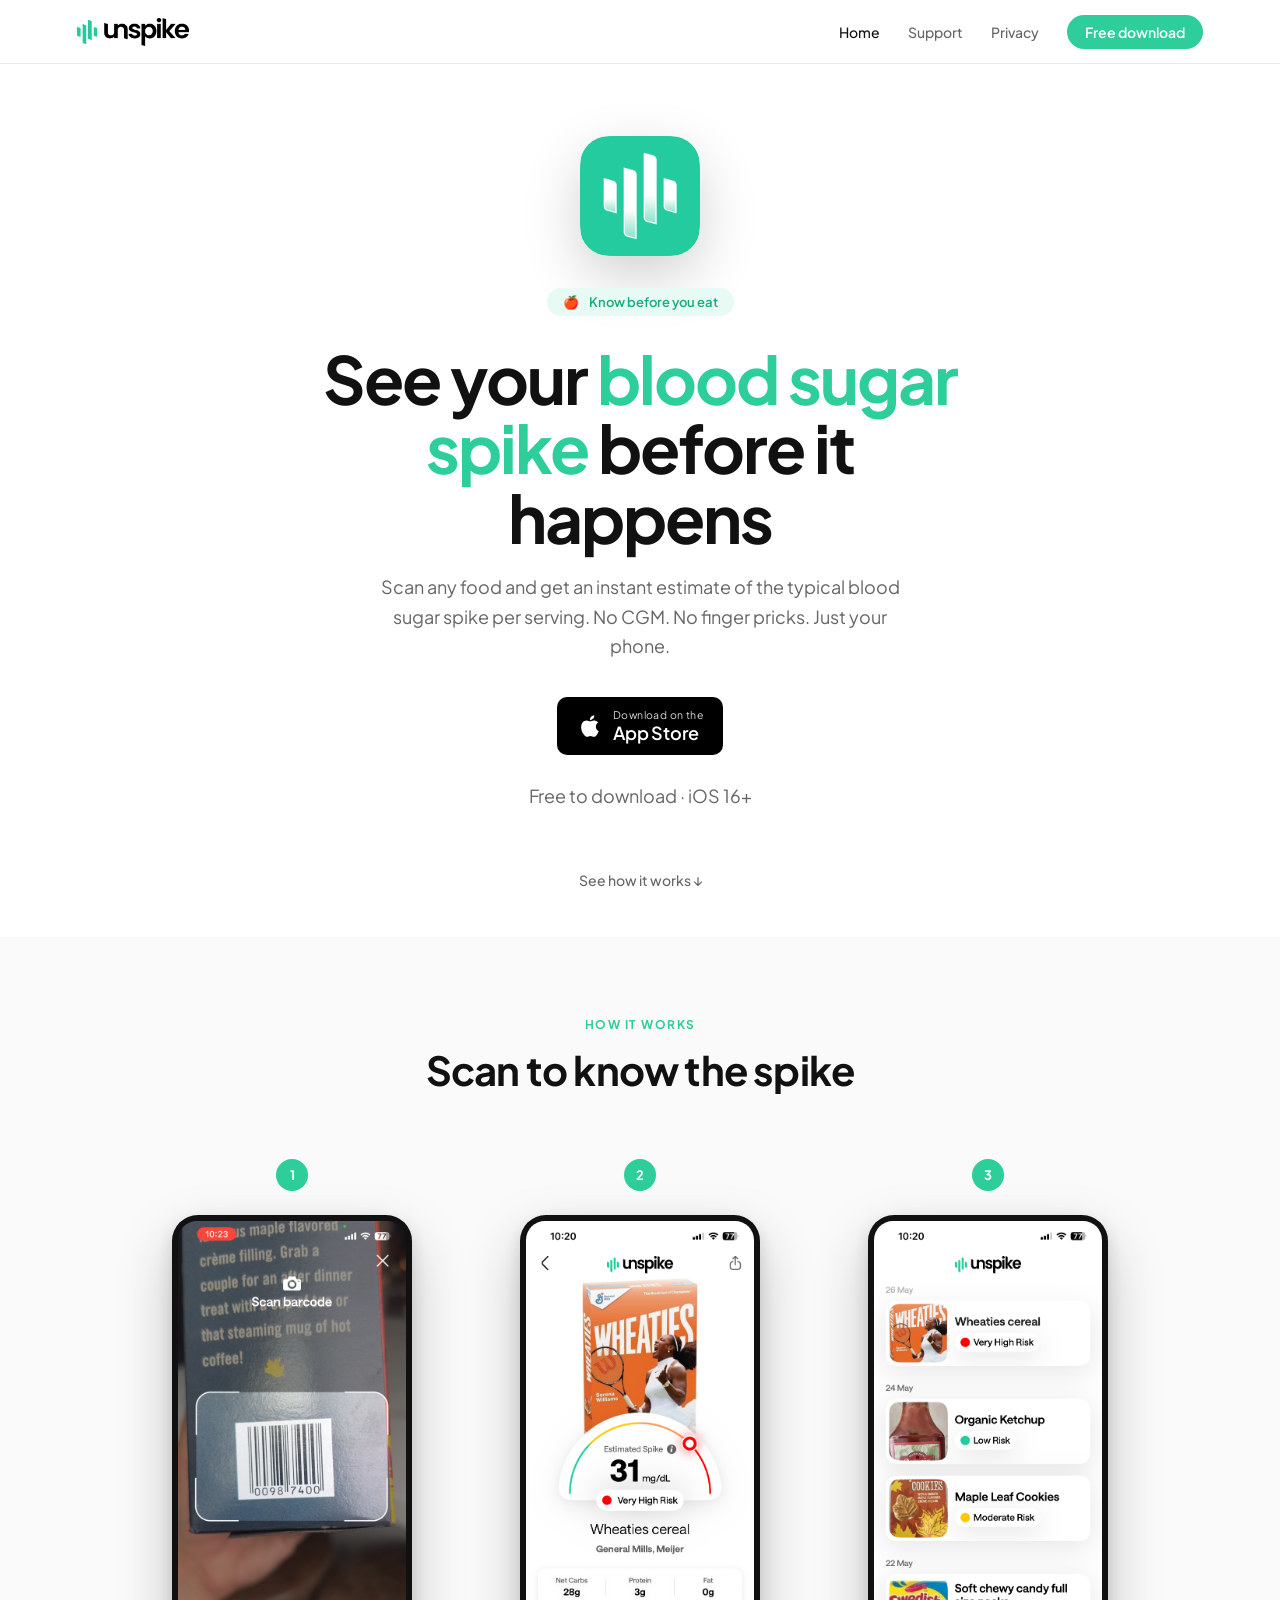
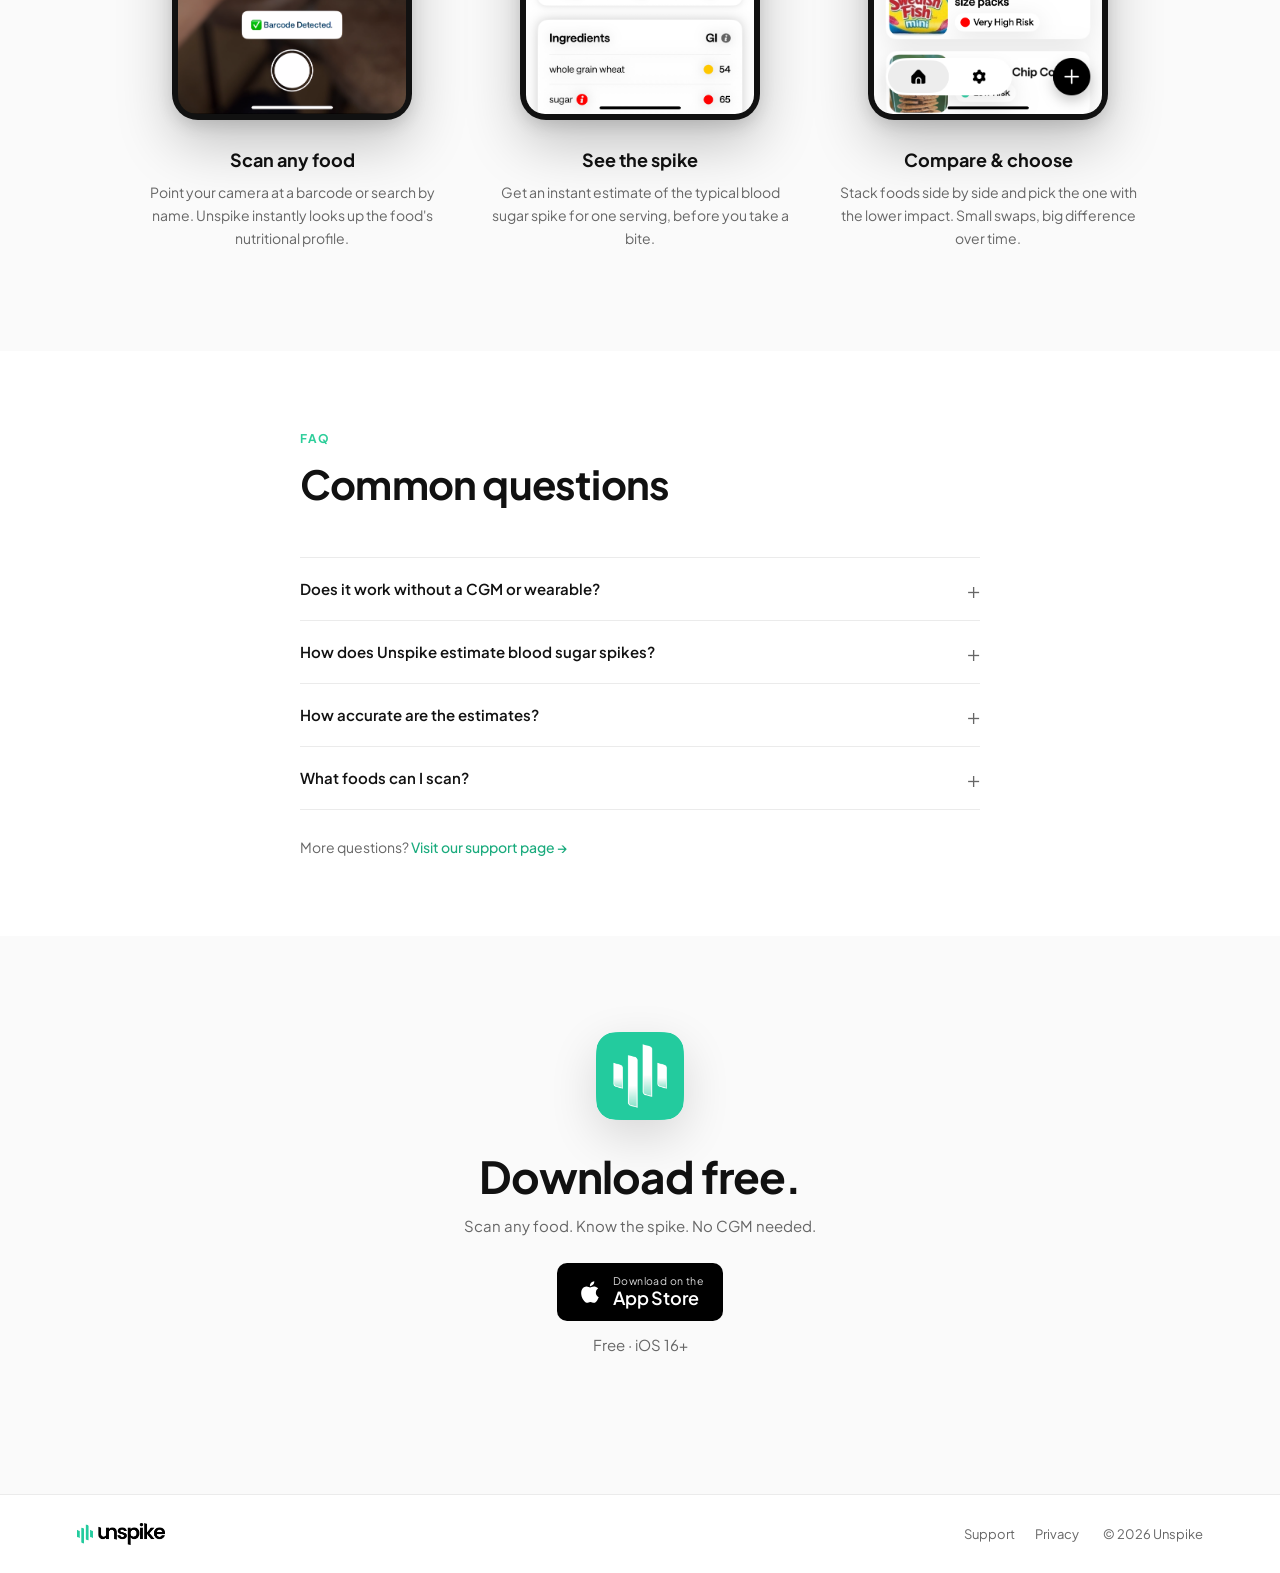
==== index.html @ a562a6b2 "Change nav button from "Download" to "Free download" on all pages Co-Authored-By: Claude Sonnet 4.6 " ====
<!DOCTYPE html>
<html lang="en">
<head>
  <meta charset="UTF-8" />
  <meta name="viewport" content="width=device-width, initial-scale=1.0" />
  <title>Unspike: See your blood sugar spike before it happens</title>
  <meta name="description" content="Scan any food and instantly see the estimated blood sugar spike per serving. Make smarter choices, feel better every day." />

  <!-- Favicon -->
  <link rel="icon" type="image/png" href="/branding/Icon.png" />
  <link rel="apple-touch-icon" href="/branding/Icon.png" />

  <!-- Canonical -->
  <link rel="canonical" href="https://unspike.co" />

  <!-- Open Graph -->
  <meta property="og:type" content="website" />
  <meta property="og:url" content="https://unspike.co" />
  <meta property="og:title" content="Unspike: See your blood sugar spike before it happens" />
  <meta property="og:description" content="Scan any food and instantly see the estimated blood sugar spike per serving. Make smarter choices, feel better every day." />
  <meta property="og:image" content="https://unspike.co/branding/Icon.png" />

  <!-- Twitter / X -->
  <meta name="twitter:card" content="summary" />
  <meta name="twitter:title" content="Unspike: See your blood sugar spike before it happens" />
  <meta name="twitter:description" content="Scan any food and instantly see the estimated blood sugar spike per serving. Make smarter choices, feel better every day." />
  <meta name="twitter:image" content="https://unspike.co/branding/Icon.png" />

  <!-- Font preconnect -->
  <link rel="preconnect" href="https://fonts.googleapis.com" />
  <link rel="preconnect" href="https://fonts.gstatic.com" crossorigin />
  <link rel="stylesheet" href="style.css" />
</head>
<body>

<nav>
  <a class="nav-logo" href="/">
    <img class="nav-logo-img" src="[data-uri]" alt="Unspike" />
  </a>
  <div class="nav-links">
    <a href="/" class="active">Home</a>
    <a href="/support">Support</a>
    <a href="/privacy">Privacy</a>
    <a href="#download" class="btn-nav">Free download</a>
  </div>
</nav>

<main>
  <div class="hero">
    <div class="hero-icon"><img src="branding/Icon.png" alt="Unspike app icon"></div>
    <div class="hero-badge"><span style="margin-right:10px">🍎</span>Know before you eat</div>
    <h1>See your <span>blood sugar spike</span> before it happens</h1>
    <p>Scan any food and get an instant estimate of the typical blood sugar spike per serving. No CGM. No finger pricks. Just your phone.</p>
    <div class="hero-btns">
      <a href="#" class="appstore-btn">
        <svg viewBox="0 0 24 24" class="appstore-apple-logo"><path d="M18.71 19.5c-.83 1.24-1.71 2.45-3.05 2.47-1.34.03-1.77-.79-3.29-.79-1.53 0-2 .77-3.27.82-1.31.05-2.3-1.32-3.14-2.53C4.25 17 2.94 12.45 4.7 9.39c.87-1.52 2.43-2.48 4.12-2.51 1.28-.02 2.5.87 3.29.87.78 0 2.26-1.07 3.8-.91.65.03 2.47.26 3.64 1.98-.09.06-2.17 1.28-2.15 3.81.03 3.02 2.65 4.03 2.68 4.04-.03.07-.42 1.44-1.38 2.83M13 3.5c.73-.83 1.94-1.46 2.94-1.5.13 1.17-.34 2.35-1.04 3.19-.69.85-1.83 1.51-2.95 1.42-.15-1.15.41-2.35 1.05-3.11z"/></svg>
        <div class="appstore-text">
          <span class="appstore-sub">Download on the</span>
          <span class="appstore-main">App Store</span>
        </div>
      </a>
      <p class="hero-store-note">Free to download · iOS 16+</p>
      <a href="#how-it-works" class="hero-learn-more">See how it works ↓</a>
    </div>

  </div>
</main>

<section id="how-it-works">
  <div class="hiw-inner">
    <p class="section-eyebrow">How it works</p>
    <h2 class="section-title">Scan to know the spike</h2>
    <div class="hiw-steps">

      <div class="hiw-step">
        <div class="hiw-number">1</div>
        <div class="hiw-phone">
          <img class="hiw-phone-screen" src="branding/screenshot1.PNG" alt="Scan a barcode">
        </div>
        <h3>Scan any food</h3>
        <p>Point your camera at a barcode or search by name. Unspike instantly looks up the food's nutritional profile.</p>
      </div>

      <div class="hiw-step">
        <div class="hiw-number">2</div>
        <div class="hiw-phone">
          <img class="hiw-phone-screen" src="branding/screenshot2.PNG" alt="See the spike">
        </div>
        <h3>See the spike</h3>
        <p>Get an instant estimate of the typical blood sugar spike for one serving, before you take a bite.</p>
      </div>

      <div class="hiw-step">
        <div class="hiw-number">3</div>
        <div class="hiw-phone">
          <img class="hiw-phone-screen" src="branding/screenshot3.PNG" alt="Compare foods">
        </div>
        <h3>Compare &amp; choose</h3>
        <p>Stack foods side by side and pick the one with the lower impact. Small swaps, big difference over time.</p>
      </div>

    </div>
  </div>
</section>

<section class="faq-home" id="faq">
  <div class="faq-home-inner">
    <p class="section-eyebrow">FAQ</p>
    <h2 class="section-title">Common questions</h2>
    <div class="faq-home-list">

      <details class="faq-home-item">
        <summary>Does it work without a CGM or wearable?</summary>
        <p class="faq-home-a">Yes. No continuous glucose monitor or any wearable is required. Unspike works entirely from nutritional food data and your phone&rsquo;s camera. Just scan a barcode and you get an instant spike estimate for one serving.</p>
      </details>

      <details class="faq-home-item">
        <summary>How does Unspike estimate blood sugar spikes?</summary>
        <p class="faq-home-a">Unspike analyses carbohydrates, fiber, glycemic index, and more to estimate the typical blood sugar spike for one serving of a food. Every estimate is based on an average user response. It’s a starting point for smarter choices, not a medical measurement.</p>
      </details>

      <details class="faq-home-item">
        <summary>How accurate are the estimates?</summary>
        <p class="faq-home-a">Estimates are directional, not precise. They’re based on an average user response to one standard serving. Your actual spike can vary significantly depending on your metabolism, the exact portion size, what else you ate, and other individual factors. Use Unspike as a guide to compare foods and make better choices, not as a clinical measurement.</p>
      </details>

      <details class="faq-home-item">
        <summary>What foods can I scan?</summary>
        <p class="faq-home-a">Any packaged food with a barcode. We support millions of products across grocery stores and our database is constantly growing.</p>
      </details>

    </div>
    <p class="faq-more">More questions? <a href="/support">Visit our support page →</a></p>
  </div>
</section>

<section class="bottom-cta">
  <div class="bottom-cta-inner">
    <img src="branding/Icon.png" alt="Unspike" class="cta-icon">
    <h2>Download free.</h2>
    <p>Scan any food. Know the spike. No CGM needed.</p>
    <a href="#" class="appstore-btn">
      <svg viewBox="0 0 24 24" class="appstore-apple-logo"><path d="M18.71 19.5c-.83 1.24-1.71 2.45-3.05 2.47-1.34.03-1.77-.79-3.29-.79-1.53 0-2 .77-3.27.82-1.31.05-2.3-1.32-3.14-2.53C4.25 17 2.94 12.45 4.7 9.39c.87-1.52 2.43-2.48 4.12-2.51 1.28-.02 2.5.87 3.29.87.78 0 2.26-1.07 3.8-.91.65.03 2.47.26 3.64 1.98-.09.06-2.17 1.28-2.15 3.81.03 3.02 2.65 4.03 2.68 4.04-.03.07-.42 1.44-1.38 2.83M13 3.5c.73-.83 1.94-1.46 2.94-1.5.13 1.17-.34 2.35-1.04 3.19-.69.85-1.83 1.51-2.95 1.42-.15-1.15.41-2.35 1.05-3.11z"/></svg>
      <div class="appstore-text">
        <span class="appstore-sub">Download on the</span>
        <span class="appstore-main">App Store</span>
      </div>
    </a>
    <p class="cta-note">Free &middot; iOS 16+</p>
  </div>
</section>

<footer>
  <div class="nav-logo">
    <img class="footer-logo-img" src="branding/Logo.png" alt="Unspike">
  </div>
  <div class="footer-right">
    <div class="footer-links">
      <a href="/support">Support</a>
      <a href="/privacy">Privacy</a>
    </div>
    <span>© 2026 Unspike</span>
  </div>
</footer>

</body>
</html>
---- style.css ----
@import url('https://fonts.googleapis.com/css2?family=Plus+Jakarta+Sans:wght@400;500;600;700&display=swap');

*, *::before, *::after { box-sizing: border-box; margin: 0; padding: 0; }

:root {
  --green: #2DCE9A;
  --green-dark: #1aab7d;
  --green-light: #e8faf4;
  --text: #111;
  --muted: #666;
  --border: #ebebeb;
  --bg: #fff;
  --bg2: #fafafa;
}

html { scroll-behavior: smooth; overflow-x: hidden; }

body {
  font-family: 'Plus Jakarta Sans', sans-serif;
  color: var(--text);
  background: var(--bg);
  -webkit-font-smoothing: antialiased;
  overflow-x: hidden;
}

nav {
  display: flex; align-items: center; justify-content: space-between;
  padding: 0 6%; height: 64px;
  border-bottom: 1px solid var(--border);
  position: sticky; top: 0; background: rgba(255,255,255,0.95);
  backdrop-filter: blur(8px); z-index: 100;
}
.nav-logo { display: flex; align-items: center; text-decoration: none; color: var(--text); flex-shrink: 0; }
.nav-links { display: flex; gap: 28px; align-items: center; }
.nav-links a { font-size: 14px; color: var(--muted); text-decoration: none; transition: color 0.15s; font-weight: 500; }
.nav-links a:hover { color: var(--text); }
.nav-links a.active { color: var(--text); }
.btn-nav { background: var(--green) !important; color: #fff !important; padding: 8px 18px; border-radius: 20px; font-weight: 600 !important; font-size: 14px !important; }
.btn-nav:hover { background: var(--green-dark) !important; }

@media (max-width: 540px) {
  .nav-links a:not(.btn-nav) { display: none; }
  .btn-nav { padding: 8px 14px; font-size: 13px !important; }
}

footer {
  padding: 28px 6%; display: flex; justify-content: space-between;
  align-items: center; border-top: 1px solid var(--border);
  font-size: 13px; color: var(--muted); flex-wrap: wrap; gap: 16px;
}
footer a { color: var(--muted); text-decoration: none; }
footer a:hover { color: var(--text); }
.footer-right { display: flex; align-items: center; gap: 24px; }
.footer-links { display: flex; gap: 20px; }

.btn-primary { display: inline-block; background: var(--green); color: #fff; padding: 14px 28px; border-radius: 30px; font-weight: 700; font-size: 15px; text-decoration: none; border: none; cursor: pointer; transition: background 0.15s; font-family: inherit; }
.btn-primary:hover { background: var(--green-dark); }
.btn-secondary { display: inline-block; background: #fff; color: var(--text); padding: 14px 28px; border-radius: 30px; font-weight: 500; font-size: 15px; border: 1px solid #ddd; cursor: pointer; transition: border-color 0.15s; font-family: inherit; text-decoration: none; }
.btn-secondary:hover { border-color: #aaa; }

/* App Store badge */
.appstore-btn { display: inline-flex; align-items: center; gap: 10px; background: #000; color: #fff; padding: 12px 20px; border-radius: 10px; text-decoration: none; transition: background 0.15s; width: auto; max-width: 220px; align-self: center; }
.appstore-btn:hover { background: #1a1a1a; }
.appstore-apple-logo { width: 26px; height: 26px; fill: #fff; flex-shrink: 0; }
.appstore-text { display: flex; flex-direction: column; line-height: 1.2; text-align: left; }
.appstore-sub { font-size: 10.5px; font-weight: 400; opacity: 0.85; letter-spacing: 0.4px; }
.appstore-main { font-size: 18px; font-weight: 600; letter-spacing: -0.2px; }
.hero-store-note { font-size: 12.5px; color: var(--muted); margin-top: 10px; }
.hero-learn-more { font-size: 14px; color: var(--muted); text-decoration: none; font-weight: 500; display: inline-flex; align-items: center; gap: 5px; transition: color 0.15s; margin-top: 8px; }
.hero-learn-more:hover { color: var(--text); }

/* Hero */
.hero { text-align: center; padding: 72px 6% 48px; max-width: 800px; margin: 0 auto; }
.hero-badge { display: inline-block; background: var(--green-light); color: var(--green-dark); font-size: 13px; font-weight: 600; padding: 6px 16px; border-radius: 20px; margin-bottom: 28px; }
.hero h1 { font-size: clamp(40px, 7vw, 66px); font-weight: 700; letter-spacing: -2px; line-height: 1.05; margin-bottom: 20px; }
.hero h1 span { color: var(--green); }
.hero p { font-size: 18px; color: var(--muted); line-height: 1.65; margin-bottom: 36px; max-width: 520px; margin-left: auto; margin-right: auto; }
.hero-btns { display: flex; flex-direction: column; align-items: center; gap: 16px; margin-bottom: 0; }
.hero-screenshot { display: flex; justify-content: center; }
.hero-screenshot img { width: 280px; max-width: 80vw; filter: drop-shadow(0 40px 80px rgba(0,0,0,0.18)); }
.hero-icon { display: flex; justify-content: center; margin-bottom: 32px; }
.hero-icon img { width: 120px; height: 120px; border-radius: 24%; box-shadow: 0 20px 56px rgba(0,0,0,0.18); }

/* Features */
.features { padding: 100px 6%; max-width: 1080px; margin: 0 auto; }
.section-eyebrow { font-size: 12px; font-weight: 700; color: var(--green); text-transform: uppercase; letter-spacing: 1.5px; margin-bottom: 12px; }
.section-title { font-size: clamp(28px, 4vw, 40px); font-weight: 700; letter-spacing: -0.8px; margin-bottom: 48px; }
.features-grid { display: grid; grid-template-columns: repeat(auto-fit, minmax(220px, 1fr)); gap: 20px; }
.feature-card { background: var(--bg2); border-radius: 18px; padding: 28px 24px; }
.feature-icon { width: 44px; height: 44px; background: var(--green-light); border-radius: 12px; display: flex; align-items: center; justify-content: center; margin-bottom: 16px; }
.feature-icon svg { width: 22px; height: 22px; stroke: var(--green-dark); fill: none; stroke-width: 2; stroke-linecap: round; stroke-linejoin: round; }
.feature-card h3 { font-size: 15px; font-weight: 700; margin-bottom: 8px; }
.feature-card p { font-size: 14px; color: var(--muted); line-height: 1.6; }

/* Why it matters */
.why-matters { padding: 80px 6%; background: var(--bg2); }
.why-inner { max-width: 800px; margin: 0 auto; text-align: center; }
.why-headline { font-size: clamp(26px, 3.5vw, 40px); font-weight: 700; letter-spacing: -1px; line-height: 1.15; margin-bottom: 16px; }
.why-sub { font-size: 15px; color: var(--muted); line-height: 1.7; max-width: 520px; margin: 0 auto 40px; }
.why-grid { display: grid; grid-template-columns: 1fr 1fr; gap: 12px; margin-bottom: 24px; text-align: left; }
.why-card { display: flex; align-items: center; gap: 16px; padding: 24px 22px; background: #fff; border-radius: 14px; box-shadow: 0 1px 4px rgba(0,0,0,0.06); min-height: 90px; }
.why-card h3 { font-size: 15px; font-weight: 700; margin-bottom: 2px; }
.why-card p { font-size: 13px; color: var(--muted); }
.why-arrow-icon { font-size: 20px; font-weight: 800; flex-shrink: 0; width: 24px; text-align: center; }
.why-arrow-icon.up { color: var(--green-dark); }
.why-arrow-icon.down { color: #d63031; }
.why-disclaimer { font-size: 11.5px; color: #bbb; line-height: 1.6; }
@media (max-width: 600px) { .why-grid { grid-template-columns: 1fr; } }

/* FAQ Home */
.faq-home { padding: 80px 6% 80px; }
.faq-home-inner { max-width: 680px; margin: 0 auto; }
.faq-home-list { margin-top: 40px; }
.faq-home-item { border-top: 1px solid var(--border); }
.faq-home-item:last-of-type { border-bottom: 1px solid var(--border); }
.faq-home-item summary { list-style: none; display: flex; justify-content: space-between; align-items: center; padding: 20px 0; font-size: 15px; font-weight: 600; cursor: pointer; gap: 20px; user-select: none; }
.faq-home-item summary::-webkit-details-marker { display: none; }
.faq-home-item summary::after { content: '+'; font-size: 22px; font-weight: 300; color: var(--muted); flex-shrink: 0; line-height: 1; transition: transform 0.2s; display: inline-block; }
.faq-home-item[open] summary::after { transform: rotate(45deg); }
.faq-home-a { font-size: 14px; color: var(--muted); line-height: 1.75; padding-bottom: 20px; }
.faq-home-a a { color: var(--green-dark); text-decoration: none; }
.faq-home-a a:hover { text-decoration: underline; }
.faq-more { font-size: 14px; color: var(--muted); margin-top: 28px; }
.faq-more a { color: var(--green-dark); text-decoration: none; font-weight: 500; }
.faq-more a:hover { text-decoration: underline; }

/* Bottom CTA */
.bottom-cta { text-align: center; padding: 96px 6% 112px; background: var(--bg2); }
.bottom-cta-inner { max-width: 480px; margin: 0 auto; display: flex; flex-direction: column; align-items: center; gap: 0; }
.cta-icon { width: 88px; height: 88px; border-radius: 22%; box-shadow: 0 16px 48px rgba(0,0,0,0.14); margin-bottom: 28px; }
.bottom-cta h2 { font-size: clamp(28px, 4vw, 44px); font-weight: 700; letter-spacing: -1px; margin-bottom: 12px; }
.bottom-cta > .bottom-cta-inner > p { font-size: 15px; color: var(--muted); margin-bottom: 28px; }
.bottom-cta .appstore-btn { margin: 0 auto; }
.cta-note { font-size: 12.5px; color: var(--muted); margin-top: 14px; }

/* Logo sizing */
.nav-logo-img { height: 28px; width: auto; }
.footer-logo-img { height: 22px; width: auto; }

/* How it works */
#how-it-works { padding: 80px 6% 100px; background: var(--bg2); }
.hiw-inner { max-width: 1060px; margin: 0 auto; text-align: center; }
.hiw-steps { display: flex; align-items: flex-start; justify-content: center; gap: 48px; margin-top: 64px; }
.hiw-step { flex: 1; max-width: 300px; display: flex; flex-direction: column; align-items: center; text-align: center; }
.hiw-number { width: 32px; height: 32px; border-radius: 50%; background: var(--green); color: #fff; font-size: 13px; font-weight: 700; display: flex; align-items: center; justify-content: center; margin-bottom: 24px; }
.hiw-step h3 { font-size: 18px; font-weight: 700; margin-bottom: 10px; margin-top: 28px; }
.hiw-step p { font-size: 14px; color: var(--muted); line-height: 1.65; }

/* iPhone frame */
.hiw-phone {
  position: relative;
  width: 240px;
  background: #111;
  border-radius: 26px;
  padding: 6px;
  box-shadow: 0 24px 56px rgba(0,0,0,0.22), 0 6px 16px rgba(0,0,0,0.12);
}
.hiw-phone-screen {
  width: 100%;
  display: block;
  border-radius: 19px;
  overflow: hidden;
}

@media (max-width: 780px) {
  .hiw-steps { flex-direction: column; align-items: center; gap: 48px; }
  .hiw-step { max-width: 100%; }
}
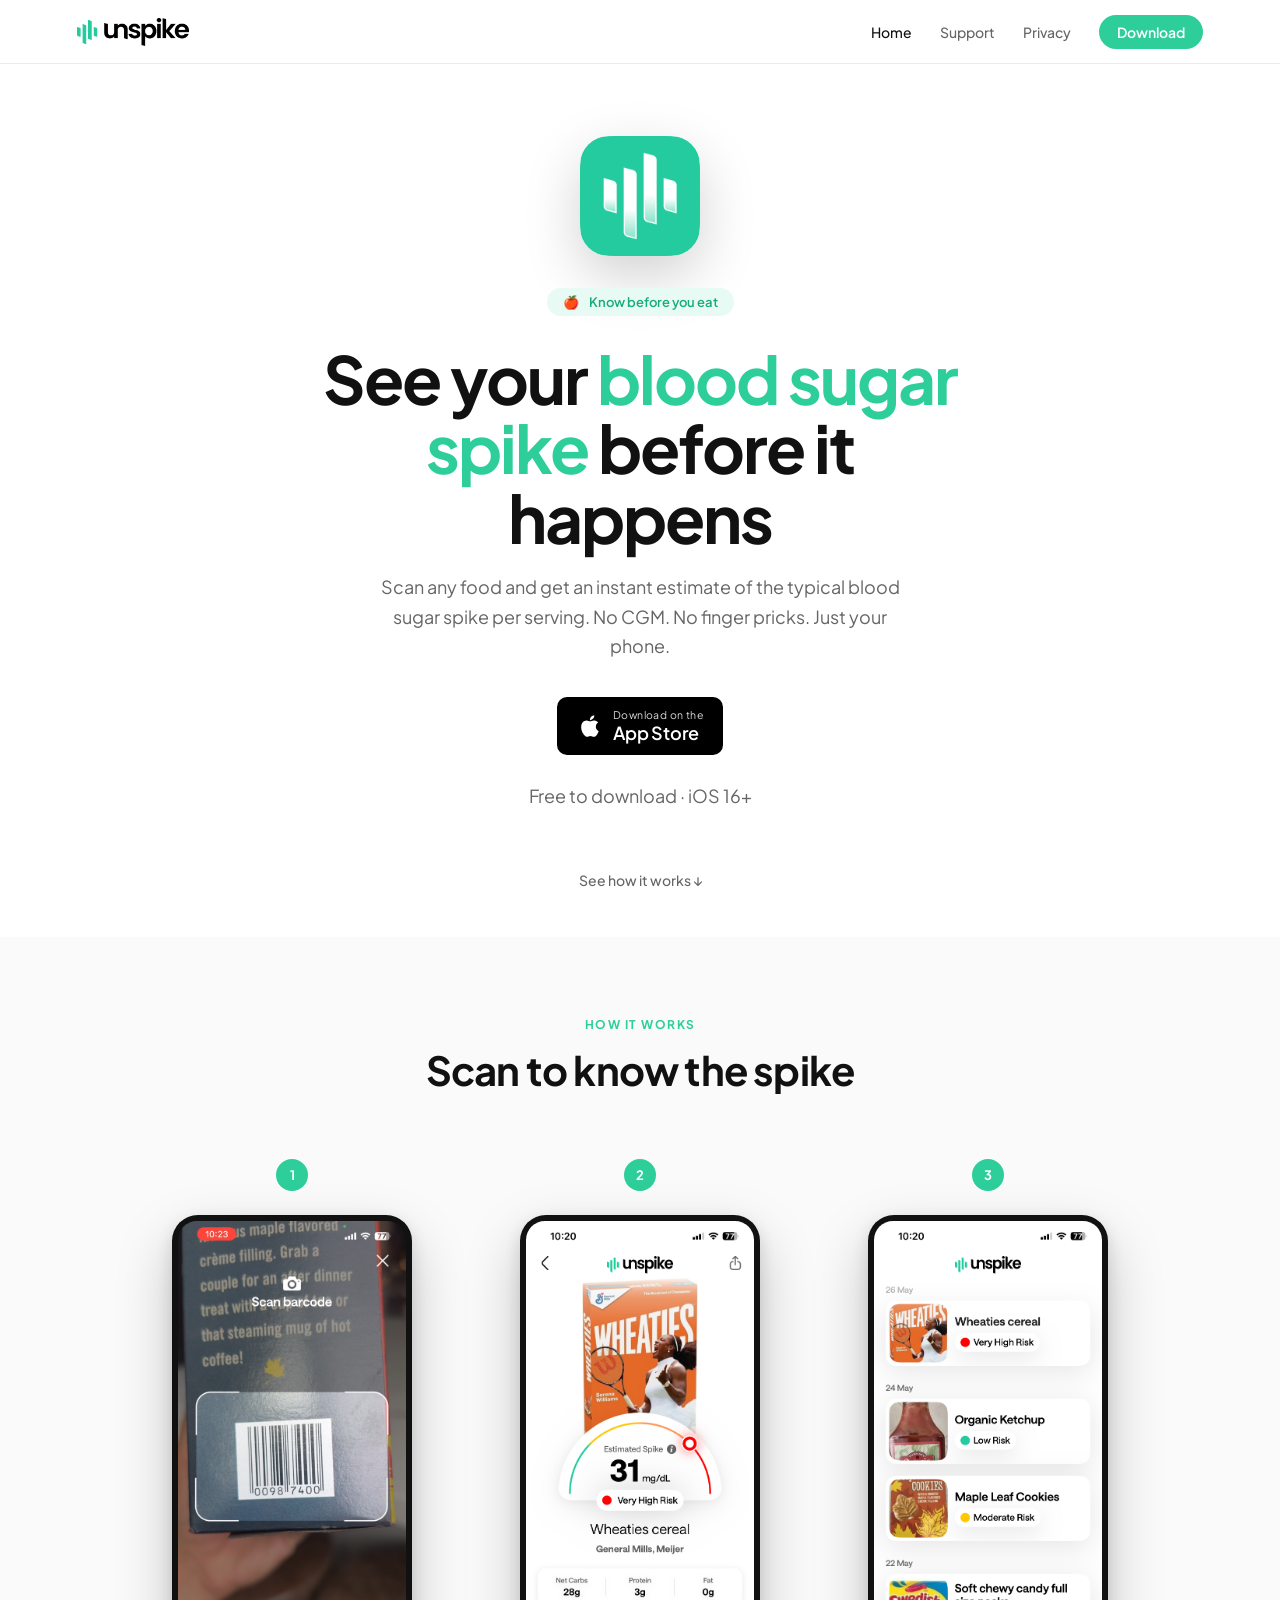
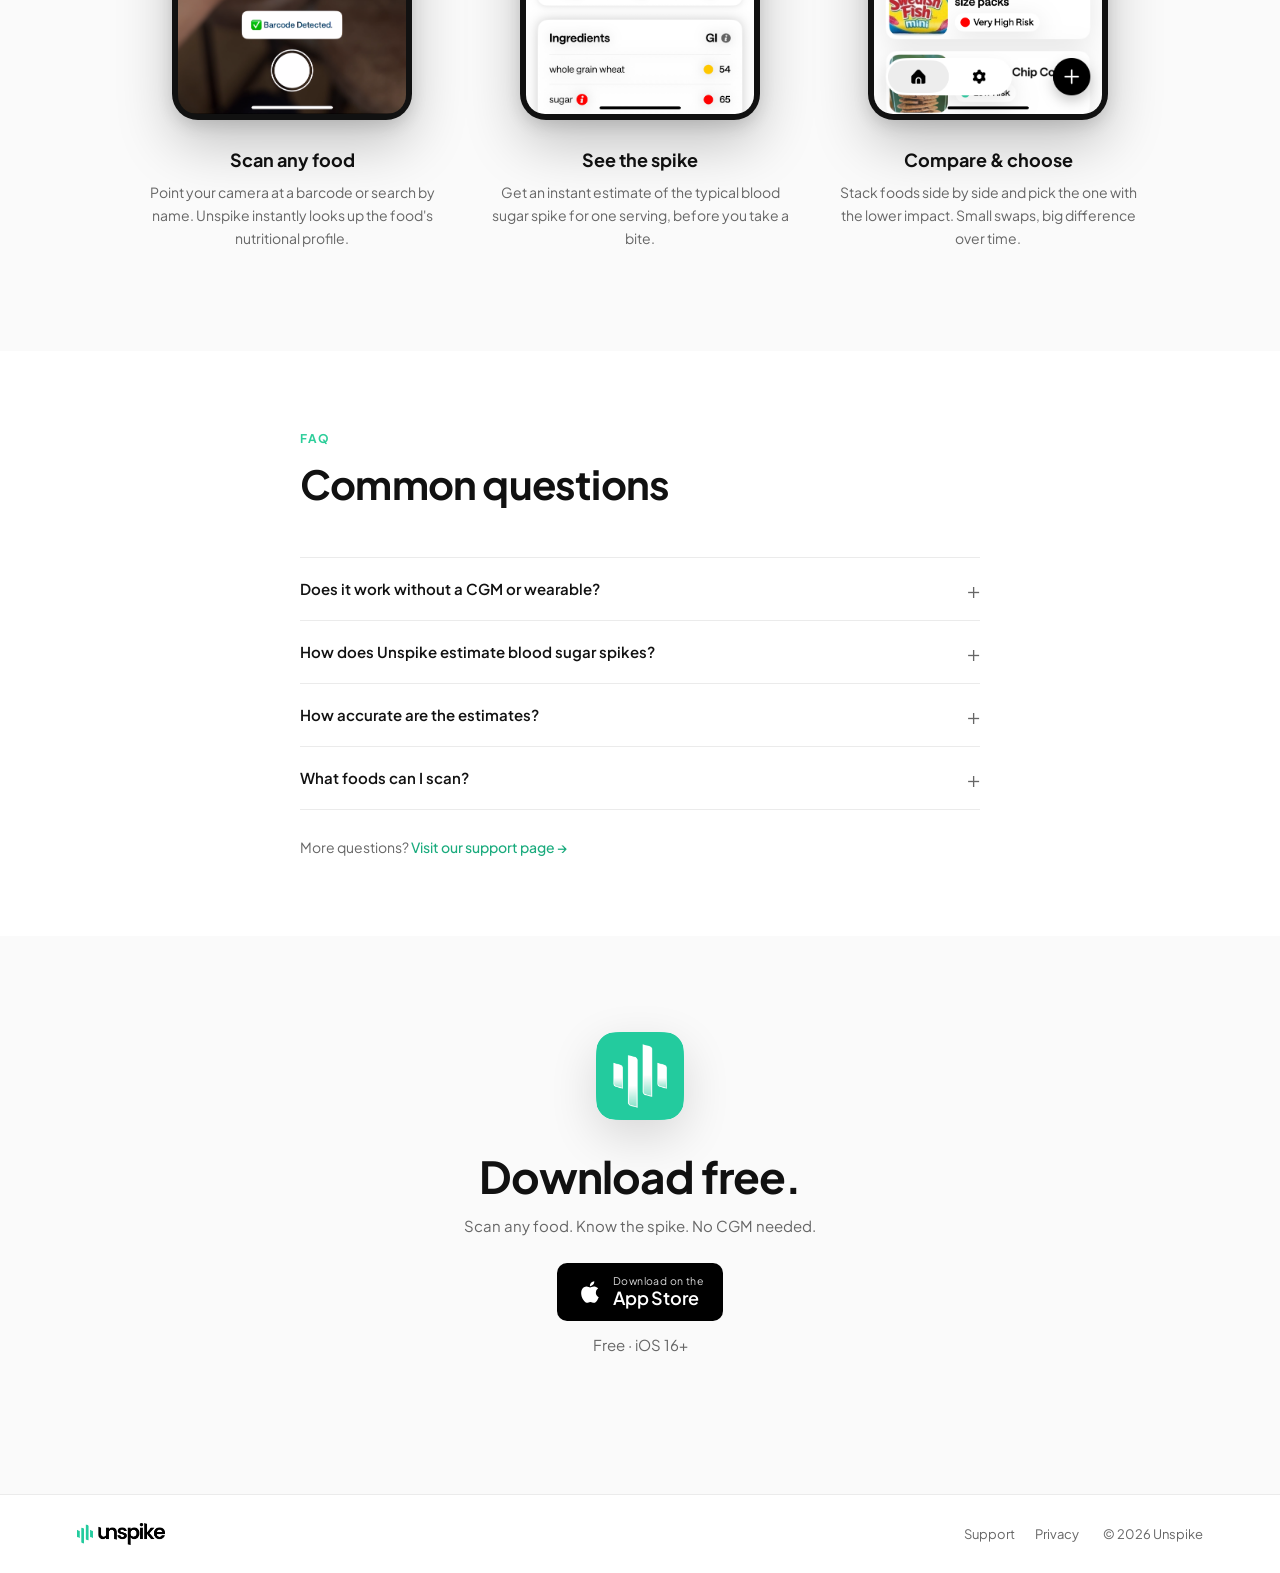
==== commit c65ed82d: "Revert nav button back to "Download" on all pages Co-Authored-By: Claude Sonnet 4.6 <noreply@anthrop" ====
--- a/index.html
+++ b/index.html
@@ -41,7 +41,7 @@
     <a href="/" class="active">Home</a>
     <a href="/support">Support</a>
     <a href="/privacy">Privacy</a>
-    <a href="#download" class="btn-nav">Free download</a>
+    <a href="#download" class="btn-nav">Download</a>
   </div>
 </nav>
 
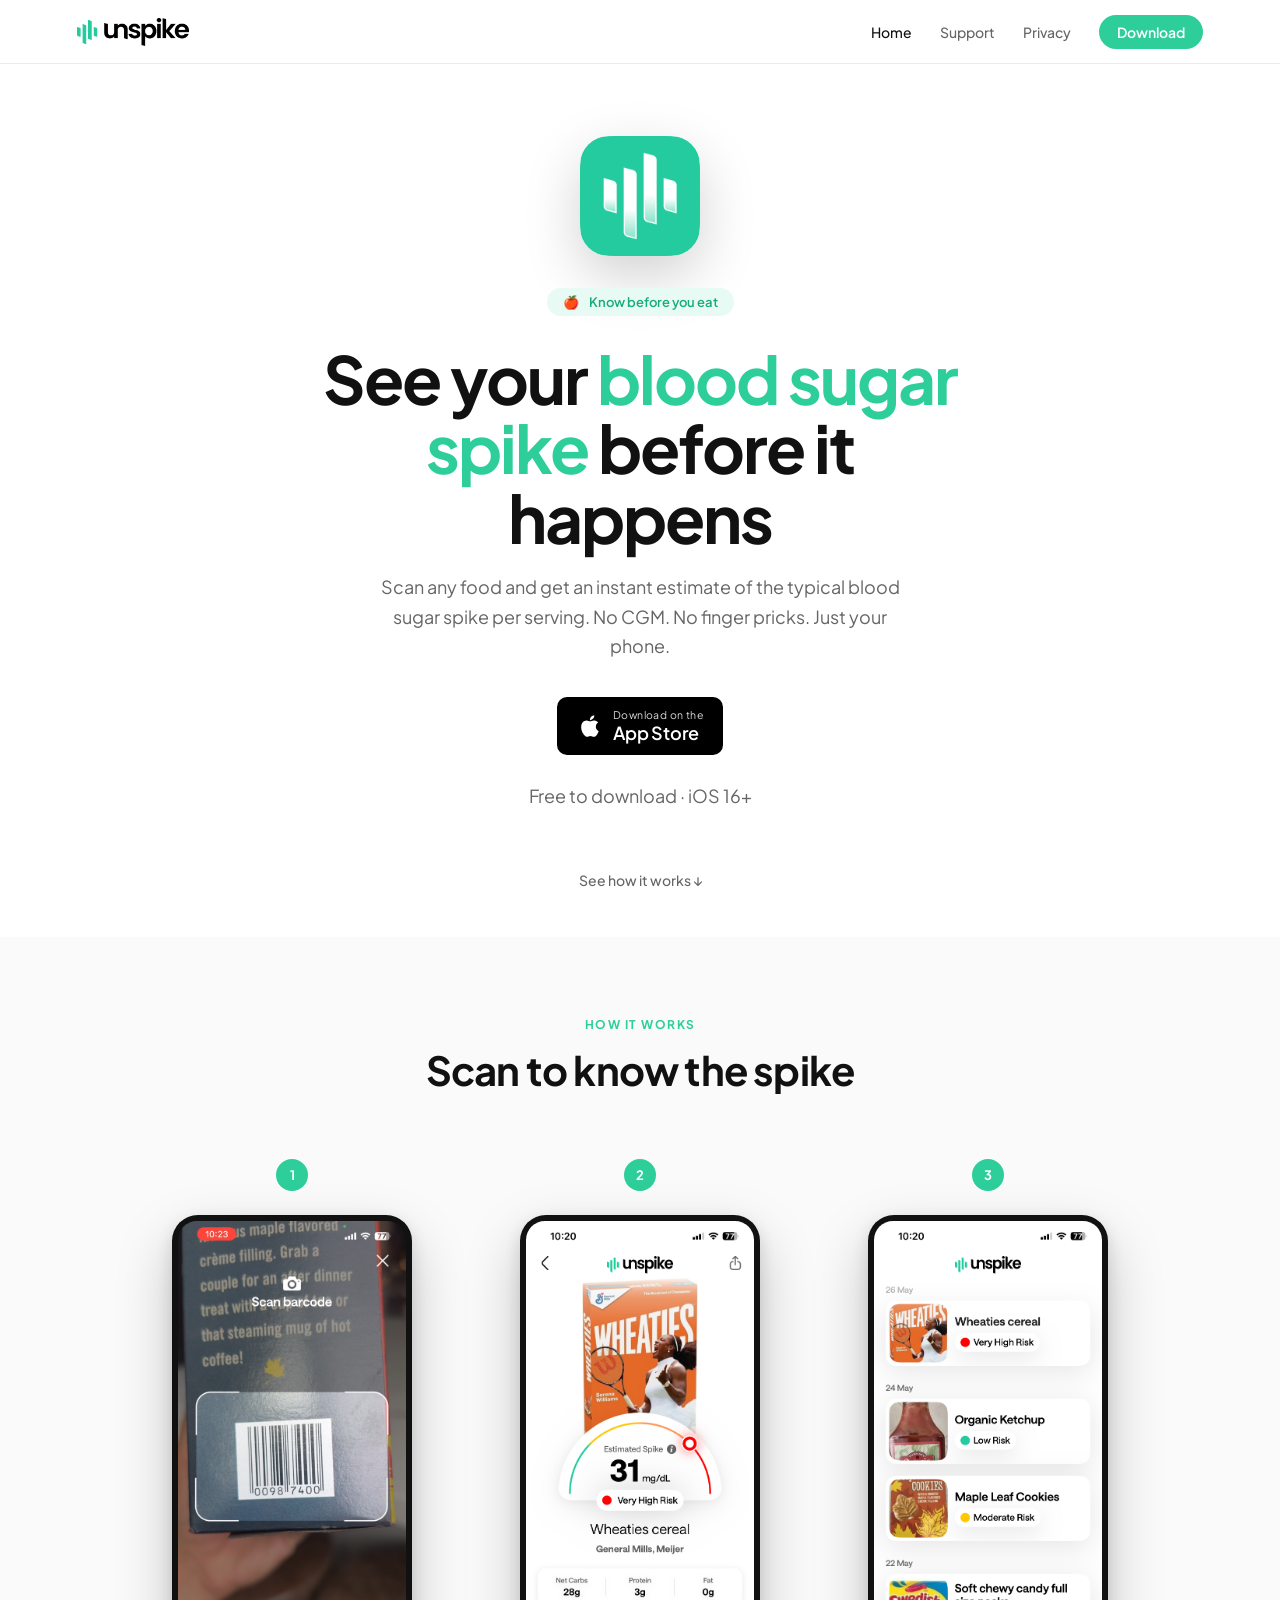
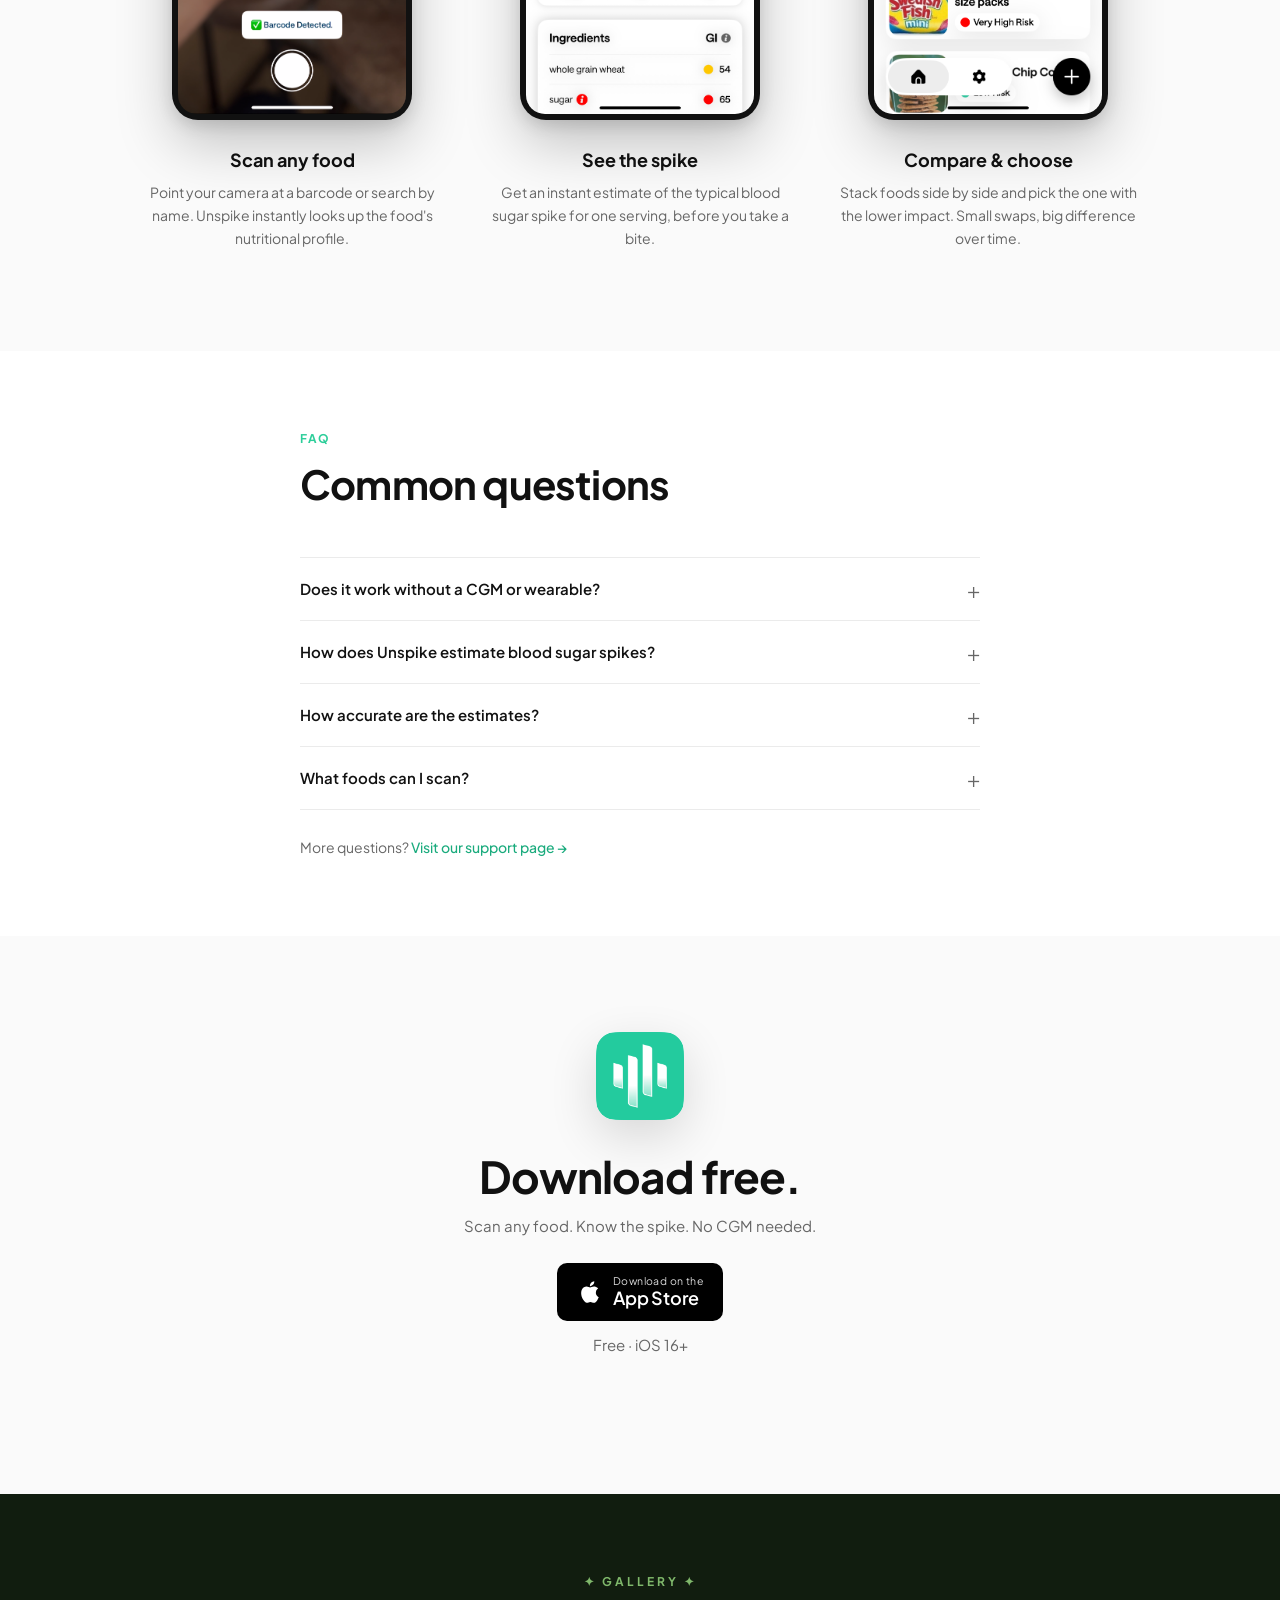
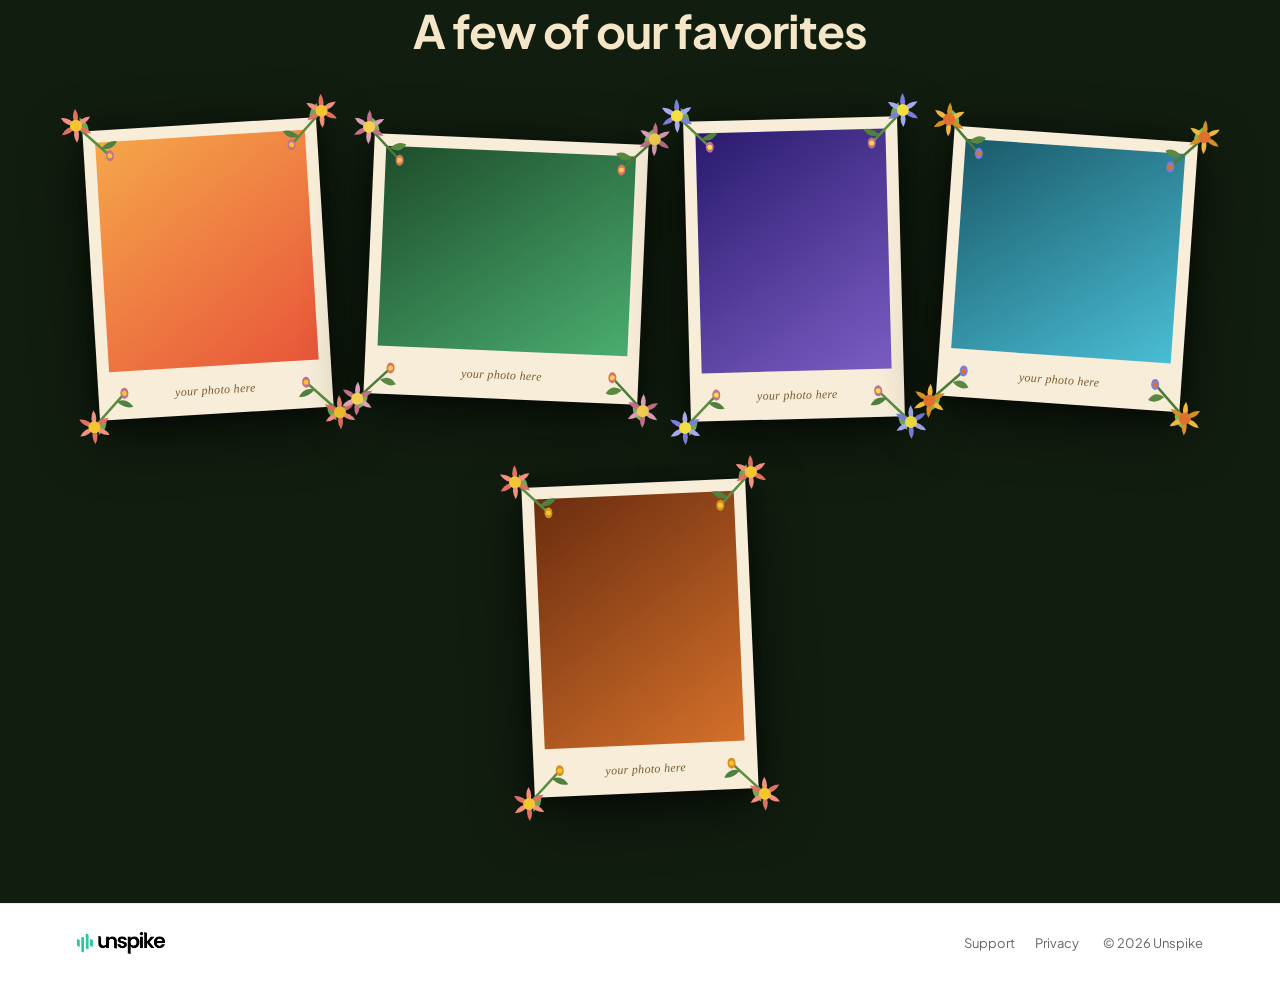
==== commit 5abb610f: "Add funky Portland-style gallery section with floral frames Co-Authored-By: Claude Sonnet 4.6 <norep" ====
--- a/index.html
+++ b/index.html
@@ -41,7 +41,7 @@
     <a href="/" class="active">Home</a>
     <a href="/support">Support</a>
     <a href="/privacy">Privacy</a>
-    <a href="#download" class="btn-nav">Download</a>
+    <a href="https://apps.apple.com/us/app/unspike-glucose-food-scanner/id6753748922" class="btn-nav" target="_blank" rel="noopener">Download</a>
   </div>
 </nav>
 
@@ -52,7 +52,7 @@
     <h1>See your <span>blood sugar spike</span> before it happens</h1>
     <p>Scan any food and get an instant estimate of the typical blood sugar spike per serving. No CGM. No finger pricks. Just your phone.</p>
     <div class="hero-btns">
-      <a href="#" class="appstore-btn">
+      <a href="https://apps.apple.com/us/app/unspike-glucose-food-scanner/id6753748922" class="appstore-btn" target="_blank" rel="noopener">
         <svg viewBox="0 0 24 24" class="appstore-apple-logo"><path d="M18.71 19.5c-.83 1.24-1.71 2.45-3.05 2.47-1.34.03-1.77-.79-3.29-.79-1.53 0-2 .77-3.27.82-1.31.05-2.3-1.32-3.14-2.53C4.25 17 2.94 12.45 4.7 9.39c.87-1.52 2.43-2.48 4.12-2.51 1.28-.02 2.5.87 3.29.87.78 0 2.26-1.07 3.8-.91.65.03 2.47.26 3.64 1.98-.09.06-2.17 1.28-2.15 3.81.03 3.02 2.65 4.03 2.68 4.04-.03.07-.42 1.44-1.38 2.83M13 3.5c.73-.83 1.94-1.46 2.94-1.5.13 1.17-.34 2.35-1.04 3.19-.69.85-1.83 1.51-2.95 1.42-.15-1.15.41-2.35 1.05-3.11z"/></svg>
         <div class="appstore-text">
           <span class="appstore-sub">Download on the</span>
@@ -139,7 +139,7 @@
     <img src="branding/Icon.png" alt="Unspike" class="cta-icon">
     <h2>Download free.</h2>
     <p>Scan any food. Know the spike. No CGM needed.</p>
-    <a href="#" class="appstore-btn">
+    <a href="https://apps.apple.com/us/app/unspike-glucose-food-scanner/id6753748922" class="appstore-btn" target="_blank" rel="noopener">
       <svg viewBox="0 0 24 24" class="appstore-apple-logo"><path d="M18.71 19.5c-.83 1.24-1.71 2.45-3.05 2.47-1.34.03-1.77-.79-3.29-.79-1.53 0-2 .77-3.27.82-1.31.05-2.3-1.32-3.14-2.53C4.25 17 2.94 12.45 4.7 9.39c.87-1.52 2.43-2.48 4.12-2.51 1.28-.02 2.5.87 3.29.87.78 0 2.26-1.07 3.8-.91.65.03 2.47.26 3.64 1.98-.09.06-2.17 1.28-2.15 3.81.03 3.02 2.65 4.03 2.68 4.04-.03.07-.42 1.44-1.38 2.83M13 3.5c.73-.83 1.94-1.46 2.94-1.5.13 1.17-.34 2.35-1.04 3.19-.69.85-1.83 1.51-2.95 1.42-.15-1.15.41-2.35 1.05-3.11z"/></svg>
       <div class="appstore-text">
         <span class="appstore-sub">Download on the</span>
@@ -150,6 +150,425 @@
   </div>
 </section>
 
+<!-- ✦ GALLERY — funky Portland style ✦ -->
+<section class="gfunky">
+<style>
+  .gfunky {
+    background: #111d0f;
+    padding: 80px 5% 110px;
+    overflow-x: hidden;
+  }
+  .gfunky-header {
+    text-align: center;
+    margin-bottom: 64px;
+  }
+  .gfunky-eyebrow {
+    display: block;
+    font-size: 12px;
+    font-weight: 700;
+    letter-spacing: 3px;
+    text-transform: uppercase;
+    color: #7fb86b;
+    margin-bottom: 16px;
+  }
+  .gfunky-title {
+    font-size: clamp(28px, 4vw, 46px);
+    font-weight: 700;
+    color: #f5e6c8;
+    letter-spacing: -1px;
+    line-height: 1.1;
+  }
+  .gfunky-grid {
+    display: flex;
+    flex-wrap: wrap;
+    justify-content: center;
+    align-items: center;
+    gap: 64px 44px;
+    max-width: 1100px;
+    margin: 0 auto;
+  }
+  .gfunky-item {
+    transform: rotate(var(--rot, 0deg));
+    transition: transform 0.35s ease;
+    position: relative;
+    z-index: 1;
+  }
+  .gfunky-item:hover {
+    transform: rotate(0deg) scale(1.06) !important;
+    z-index: 20;
+  }
+  .gfunky-frame {
+    background: #f7edd8;
+    padding: 12px 12px 48px;
+    position: relative;
+    box-shadow: 0 16px 56px rgba(0,0,0,0.6), 0 4px 16px rgba(0,0,0,0.35);
+  }
+  .gfunky-img {
+    display: block;
+  }
+  .gfunky-cap {
+    position: absolute;
+    bottom: 0;
+    left: 0;
+    right: 0;
+    height: 48px;
+    display: flex;
+    align-items: center;
+    justify-content: center;
+    font-size: 12px;
+    font-style: italic;
+    color: #7a5c30;
+    letter-spacing: 0.3px;
+    font-family: Georgia, 'Times New Roman', serif;
+  }
+  .gfc {
+    position: absolute;
+    width: 72px;
+    height: 72px;
+    pointer-events: none;
+    overflow: visible;
+  }
+  .gfc-tl { top: -24px; left: -24px; }
+  .gfc-tr { top: -24px; right: -24px; transform: scaleX(-1); }
+  .gfc-bl { bottom: -24px; left: -24px; transform: scaleY(-1); }
+  .gfc-br { bottom: -24px; right: -24px; transform: scale(-1,-1); }
+  @media (max-width: 640px) {
+    .gfunky-grid { gap: 56px 24px; }
+    .gfunky-item { transform: none !important; }
+    .gfunky-item:hover { transform: scale(1.04) !important; }
+  }
+</style>
+
+  <div class="gfunky-header">
+    <span class="gfunky-eyebrow">✦ gallery ✦</span>
+    <h2 class="gfunky-title">A few of our favorites</h2>
+  </div>
+
+  <div class="gfunky-grid">
+
+    <!-- Photo 1 -->
+    <div class="gfunky-item" style="--rot:-3.5deg">
+      <div class="gfunky-frame">
+        <svg class="gfc gfc-tl" viewBox="0 0 72 72" overflow="visible" fill="none" xmlns="http://www.w3.org/2000/svg">
+          <path d="M18 18 Q30 30 50 50" stroke="#5a8c40" stroke-width="2.5" stroke-linecap="round"/>
+          <path d="M30,26 Q20,18 22,10 Q32,16 30,26Z" fill="#6aaa52"/>
+          <path d="M42,42 Q50,34 58,36 Q52,46 42,42Z" fill="#508040"/>
+          <path d="M18,18 Q13,9 18,1 Q23,9 18,18Z" fill="#e07060"/>
+          <path d="M18,18 Q13,9 18,1 Q23,9 18,18Z" fill="#f49080" transform="rotate(60,18,18)"/>
+          <path d="M18,18 Q13,9 18,1 Q23,9 18,18Z" fill="#e07060" transform="rotate(120,18,18)"/>
+          <path d="M18,18 Q13,9 18,1 Q23,9 18,18Z" fill="#f49080" transform="rotate(180,18,18)"/>
+          <path d="M18,18 Q13,9 18,1 Q23,9 18,18Z" fill="#e07060" transform="rotate(240,18,18)"/>
+          <path d="M18,18 Q13,9 18,1 Q23,9 18,18Z" fill="#f49080" transform="rotate(300,18,18)"/>
+          <circle cx="18" cy="18" r="6" fill="#f4c530"/>
+          <ellipse cx="50" cy="50" rx="4" ry="5.5" fill="#c47090"/>
+          <circle cx="50" cy="50" r="2.5" fill="#f4c530"/>
+        </svg>
+        <svg class="gfc gfc-tr" viewBox="0 0 72 72" overflow="visible" fill="none" xmlns="http://www.w3.org/2000/svg">
+          <path d="M18 18 Q30 30 50 50" stroke="#5a8c40" stroke-width="2.5" stroke-linecap="round"/>
+          <path d="M30,26 Q20,18 22,10 Q32,16 30,26Z" fill="#6aaa52"/>
+          <path d="M42,42 Q50,34 58,36 Q52,46 42,42Z" fill="#508040"/>
+          <path d="M18,18 Q13,9 18,1 Q23,9 18,18Z" fill="#e07060"/>
+          <path d="M18,18 Q13,9 18,1 Q23,9 18,18Z" fill="#f49080" transform="rotate(60,18,18)"/>
+          <path d="M18,18 Q13,9 18,1 Q23,9 18,18Z" fill="#e07060" transform="rotate(120,18,18)"/>
+          <path d="M18,18 Q13,9 18,1 Q23,9 18,18Z" fill="#f49080" transform="rotate(180,18,18)"/>
+          <path d="M18,18 Q13,9 18,1 Q23,9 18,18Z" fill="#e07060" transform="rotate(240,18,18)"/>
+          <path d="M18,18 Q13,9 18,1 Q23,9 18,18Z" fill="#f49080" transform="rotate(300,18,18)"/>
+          <circle cx="18" cy="18" r="6" fill="#f4c530"/>
+          <ellipse cx="50" cy="50" rx="4" ry="5.5" fill="#c47090"/>
+          <circle cx="50" cy="50" r="2.5" fill="#f4c530"/>
+        </svg>
+        <svg class="gfc gfc-bl" viewBox="0 0 72 72" overflow="visible" fill="none" xmlns="http://www.w3.org/2000/svg">
+          <path d="M18 18 Q30 30 50 50" stroke="#5a8c40" stroke-width="2.5" stroke-linecap="round"/>
+          <path d="M30,26 Q20,18 22,10 Q32,16 30,26Z" fill="#6aaa52"/>
+          <path d="M42,42 Q50,34 58,36 Q52,46 42,42Z" fill="#508040"/>
+          <path d="M18,18 Q13,9 18,1 Q23,9 18,18Z" fill="#e07060"/>
+          <path d="M18,18 Q13,9 18,1 Q23,9 18,18Z" fill="#f49080" transform="rotate(60,18,18)"/>
+          <path d="M18,18 Q13,9 18,1 Q23,9 18,18Z" fill="#e07060" transform="rotate(120,18,18)"/>
+          <path d="M18,18 Q13,9 18,1 Q23,9 18,18Z" fill="#f49080" transform="rotate(180,18,18)"/>
+          <path d="M18,18 Q13,9 18,1 Q23,9 18,18Z" fill="#e07060" transform="rotate(240,18,18)"/>
+          <path d="M18,18 Q13,9 18,1 Q23,9 18,18Z" fill="#f49080" transform="rotate(300,18,18)"/>
+          <circle cx="18" cy="18" r="6" fill="#f4c530"/>
+          <ellipse cx="50" cy="50" rx="4" ry="5.5" fill="#c47090"/>
+          <circle cx="50" cy="50" r="2.5" fill="#f4c530"/>
+        </svg>
+        <svg class="gfc gfc-br" viewBox="0 0 72 72" overflow="visible" fill="none" xmlns="http://www.w3.org/2000/svg">
+          <path d="M18 18 Q30 30 50 50" stroke="#5a8c40" stroke-width="2.5" stroke-linecap="round"/>
+          <path d="M30,26 Q20,18 22,10 Q32,16 30,26Z" fill="#6aaa52"/>
+          <path d="M42,42 Q50,34 58,36 Q52,46 42,42Z" fill="#508040"/>
+          <path d="M18,18 Q13,9 18,1 Q23,9 18,18Z" fill="#e07060"/>
+          <path d="M18,18 Q13,9 18,1 Q23,9 18,18Z" fill="#f49080" transform="rotate(60,18,18)"/>
+          <path d="M18,18 Q13,9 18,1 Q23,9 18,18Z" fill="#e07060" transform="rotate(120,18,18)"/>
+          <path d="M18,18 Q13,9 18,1 Q23,9 18,18Z" fill="#f49080" transform="rotate(180,18,18)"/>
+          <path d="M18,18 Q13,9 18,1 Q23,9 18,18Z" fill="#e07060" transform="rotate(240,18,18)"/>
+          <path d="M18,18 Q13,9 18,1 Q23,9 18,18Z" fill="#f49080" transform="rotate(300,18,18)"/>
+          <circle cx="18" cy="18" r="6" fill="#f4c530"/>
+          <ellipse cx="50" cy="50" rx="4" ry="5.5" fill="#c47090"/>
+          <circle cx="50" cy="50" r="2.5" fill="#f4c530"/>
+        </svg>
+        <div class="gfunky-img" style="width:210px;height:230px;background:linear-gradient(145deg,#f5a64a 0%,#e8553a 100%)"></div>
+        <p class="gfunky-cap">your photo here</p>
+      </div>
+    </div>
+
+    <!-- Photo 2 — dusty rose flowers, landscape -->
+    <div class="gfunky-item" style="--rot:2.5deg">
+      <div class="gfunky-frame">
+        <svg class="gfc gfc-tl" viewBox="0 0 72 72" overflow="visible" fill="none" xmlns="http://www.w3.org/2000/svg">
+          <path d="M18 18 Q30 30 50 50" stroke="#4e7a38" stroke-width="2.5" stroke-linecap="round"/>
+          <path d="M28,24 Q18,16 20,8 Q30,14 28,24Z" fill="#7ab852"/>
+          <path d="M40,38 Q48,30 56,34 Q50,44 40,38Z" fill="#5a8840"/>
+          <path d="M18,18 Q13,9 18,1 Q23,9 18,18Z" fill="#c47088"/>
+          <path d="M18,18 Q13,9 18,1 Q23,9 18,18Z" fill="#dea0b8" transform="rotate(60,18,18)"/>
+          <path d="M18,18 Q13,9 18,1 Q23,9 18,18Z" fill="#c47088" transform="rotate(120,18,18)"/>
+          <path d="M18,18 Q13,9 18,1 Q23,9 18,18Z" fill="#dea0b8" transform="rotate(180,18,18)"/>
+          <path d="M18,18 Q13,9 18,1 Q23,9 18,18Z" fill="#c47088" transform="rotate(240,18,18)"/>
+          <path d="M18,18 Q13,9 18,1 Q23,9 18,18Z" fill="#dea0b8" transform="rotate(300,18,18)"/>
+          <circle cx="18" cy="18" r="6" fill="#f4d050"/>
+          <ellipse cx="50" cy="50" rx="4" ry="5.5" fill="#e07060"/>
+          <circle cx="50" cy="50" r="2.5" fill="#f4d050"/>
+        </svg>
+        <svg class="gfc gfc-tr" viewBox="0 0 72 72" overflow="visible" fill="none" xmlns="http://www.w3.org/2000/svg">
+          <path d="M18 18 Q30 30 50 50" stroke="#4e7a38" stroke-width="2.5" stroke-linecap="round"/>
+          <path d="M28,24 Q18,16 20,8 Q30,14 28,24Z" fill="#7ab852"/>
+          <path d="M40,38 Q48,30 56,34 Q50,44 40,38Z" fill="#5a8840"/>
+          <path d="M18,18 Q13,9 18,1 Q23,9 18,18Z" fill="#c47088"/>
+          <path d="M18,18 Q13,9 18,1 Q23,9 18,18Z" fill="#dea0b8" transform="rotate(60,18,18)"/>
+          <path d="M18,18 Q13,9 18,1 Q23,9 18,18Z" fill="#c47088" transform="rotate(120,18,18)"/>
+          <path d="M18,18 Q13,9 18,1 Q23,9 18,18Z" fill="#dea0b8" transform="rotate(180,18,18)"/>
+          <path d="M18,18 Q13,9 18,1 Q23,9 18,18Z" fill="#c47088" transform="rotate(240,18,18)"/>
+          <path d="M18,18 Q13,9 18,1 Q23,9 18,18Z" fill="#dea0b8" transform="rotate(300,18,18)"/>
+          <circle cx="18" cy="18" r="6" fill="#f4d050"/>
+          <ellipse cx="50" cy="50" rx="4" ry="5.5" fill="#e07060"/>
+          <circle cx="50" cy="50" r="2.5" fill="#f4d050"/>
+        </svg>
+        <svg class="gfc gfc-bl" viewBox="0 0 72 72" overflow="visible" fill="none" xmlns="http://www.w3.org/2000/svg">
+          <path d="M18 18 Q30 30 50 50" stroke="#4e7a38" stroke-width="2.5" stroke-linecap="round"/>
+          <path d="M28,24 Q18,16 20,8 Q30,14 28,24Z" fill="#7ab852"/>
+          <path d="M40,38 Q48,30 56,34 Q50,44 40,38Z" fill="#5a8840"/>
+          <path d="M18,18 Q13,9 18,1 Q23,9 18,18Z" fill="#c47088"/>
+          <path d="M18,18 Q13,9 18,1 Q23,9 18,18Z" fill="#dea0b8" transform="rotate(60,18,18)"/>
+          <path d="M18,18 Q13,9 18,1 Q23,9 18,18Z" fill="#c47088" transform="rotate(120,18,18)"/>
+          <path d="M18,18 Q13,9 18,1 Q23,9 18,18Z" fill="#dea0b8" transform="rotate(180,18,18)"/>
+          <path d="M18,18 Q13,9 18,1 Q23,9 18,18Z" fill="#c47088" transform="rotate(240,18,18)"/>
+          <path d="M18,18 Q13,9 18,1 Q23,9 18,18Z" fill="#dea0b8" transform="rotate(300,18,18)"/>
+          <circle cx="18" cy="18" r="6" fill="#f4d050"/>
+          <ellipse cx="50" cy="50" rx="4" ry="5.5" fill="#e07060"/>
+          <circle cx="50" cy="50" r="2.5" fill="#f4d050"/>
+        </svg>
+        <svg class="gfc gfc-br" viewBox="0 0 72 72" overflow="visible" fill="none" xmlns="http://www.w3.org/2000/svg">
+          <path d="M18 18 Q30 30 50 50" stroke="#4e7a38" stroke-width="2.5" stroke-linecap="round"/>
+          <path d="M28,24 Q18,16 20,8 Q30,14 28,24Z" fill="#7ab852"/>
+          <path d="M40,38 Q48,30 56,34 Q50,44 40,38Z" fill="#5a8840"/>
+          <path d="M18,18 Q13,9 18,1 Q23,9 18,18Z" fill="#c47088"/>
+          <path d="M18,18 Q13,9 18,1 Q23,9 18,18Z" fill="#dea0b8" transform="rotate(60,18,18)"/>
+          <path d="M18,18 Q13,9 18,1 Q23,9 18,18Z" fill="#c47088" transform="rotate(120,18,18)"/>
+          <path d="M18,18 Q13,9 18,1 Q23,9 18,18Z" fill="#dea0b8" transform="rotate(180,18,18)"/>
+          <path d="M18,18 Q13,9 18,1 Q23,9 18,18Z" fill="#c47088" transform="rotate(240,18,18)"/>
+          <path d="M18,18 Q13,9 18,1 Q23,9 18,18Z" fill="#dea0b8" transform="rotate(300,18,18)"/>
+          <circle cx="18" cy="18" r="6" fill="#f4d050"/>
+          <ellipse cx="50" cy="50" rx="4" ry="5.5" fill="#e07060"/>
+          <circle cx="50" cy="50" r="2.5" fill="#f4d050"/>
+        </svg>
+        <div class="gfunky-img" style="width:250px;height:200px;background:linear-gradient(145deg,#1e4d2b 0%,#4aad6f 100%)"></div>
+        <p class="gfunky-cap">your photo here</p>
+      </div>
+    </div>
+
+    <!-- Photo 3 — periwinkle flowers, portrait -->
+    <div class="gfunky-item" style="--rot:-1.5deg">
+      <div class="gfunky-frame">
+        <svg class="gfc gfc-tl" viewBox="0 0 72 72" overflow="visible" fill="none" xmlns="http://www.w3.org/2000/svg">
+          <path d="M18 18 Q30 30 50 50" stroke="#5a8c40" stroke-width="2.5" stroke-linecap="round"/>
+          <path d="M30,26 Q20,18 22,10 Q32,16 30,26Z" fill="#6aaa52"/>
+          <path d="M42,42 Q50,34 58,36 Q52,46 42,42Z" fill="#508040"/>
+          <path d="M18,18 Q13,9 18,1 Q23,9 18,18Z" fill="#7b7eda"/>
+          <path d="M18,18 Q13,9 18,1 Q23,9 18,18Z" fill="#a8aaee" transform="rotate(60,18,18)"/>
+          <path d="M18,18 Q13,9 18,1 Q23,9 18,18Z" fill="#7b7eda" transform="rotate(120,18,18)"/>
+          <path d="M18,18 Q13,9 18,1 Q23,9 18,18Z" fill="#a8aaee" transform="rotate(180,18,18)"/>
+          <path d="M18,18 Q13,9 18,1 Q23,9 18,18Z" fill="#7b7eda" transform="rotate(240,18,18)"/>
+          <path d="M18,18 Q13,9 18,1 Q23,9 18,18Z" fill="#a8aaee" transform="rotate(300,18,18)"/>
+          <circle cx="18" cy="18" r="6" fill="#f4e040"/>
+          <ellipse cx="50" cy="50" rx="4" ry="5.5" fill="#c47090"/>
+          <circle cx="50" cy="50" r="2.5" fill="#f4e040"/>
+        </svg>
+        <svg class="gfc gfc-tr" viewBox="0 0 72 72" overflow="visible" fill="none" xmlns="http://www.w3.org/2000/svg">
+          <path d="M18 18 Q30 30 50 50" stroke="#5a8c40" stroke-width="2.5" stroke-linecap="round"/>
+          <path d="M30,26 Q20,18 22,10 Q32,16 30,26Z" fill="#6aaa52"/>
+          <path d="M42,42 Q50,34 58,36 Q52,46 42,42Z" fill="#508040"/>
+          <path d="M18,18 Q13,9 18,1 Q23,9 18,18Z" fill="#7b7eda"/>
+          <path d="M18,18 Q13,9 18,1 Q23,9 18,18Z" fill="#a8aaee" transform="rotate(60,18,18)"/>
+          <path d="M18,18 Q13,9 18,1 Q23,9 18,18Z" fill="#7b7eda" transform="rotate(120,18,18)"/>
+          <path d="M18,18 Q13,9 18,1 Q23,9 18,18Z" fill="#a8aaee" transform="rotate(180,18,18)"/>
+          <path d="M18,18 Q13,9 18,1 Q23,9 18,18Z" fill="#7b7eda" transform="rotate(240,18,18)"/>
+          <path d="M18,18 Q13,9 18,1 Q23,9 18,18Z" fill="#a8aaee" transform="rotate(300,18,18)"/>
+          <circle cx="18" cy="18" r="6" fill="#f4e040"/>
+          <ellipse cx="50" cy="50" rx="4" ry="5.5" fill="#c47090"/>
+          <circle cx="50" cy="50" r="2.5" fill="#f4e040"/>
+        </svg>
+        <svg class="gfc gfc-bl" viewBox="0 0 72 72" overflow="visible" fill="none" xmlns="http://www.w3.org/2000/svg">
+          <path d="M18 18 Q30 30 50 50" stroke="#5a8c40" stroke-width="2.5" stroke-linecap="round"/>
+          <path d="M30,26 Q20,18 22,10 Q32,16 30,26Z" fill="#6aaa52"/>
+          <path d="M42,42 Q50,34 58,36 Q52,46 42,42Z" fill="#508040"/>
+          <path d="M18,18 Q13,9 18,1 Q23,9 18,18Z" fill="#7b7eda"/>
+          <path d="M18,18 Q13,9 18,1 Q23,9 18,18Z" fill="#a8aaee" transform="rotate(60,18,18)"/>
+          <path d="M18,18 Q13,9 18,1 Q23,9 18,18Z" fill="#7b7eda" transform="rotate(120,18,18)"/>
+          <path d="M18,18 Q13,9 18,1 Q23,9 18,18Z" fill="#a8aaee" transform="rotate(180,18,18)"/>
+          <path d="M18,18 Q13,9 18,1 Q23,9 18,18Z" fill="#7b7eda" transform="rotate(240,18,18)"/>
+          <path d="M18,18 Q13,9 18,1 Q23,9 18,18Z" fill="#a8aaee" transform="rotate(300,18,18)"/>
+          <circle cx="18" cy="18" r="6" fill="#f4e040"/>
+          <ellipse cx="50" cy="50" rx="4" ry="5.5" fill="#c47090"/>
+          <circle cx="50" cy="50" r="2.5" fill="#f4e040"/>
+        </svg>
+        <svg class="gfc gfc-br" viewBox="0 0 72 72" overflow="visible" fill="none" xmlns="http://www.w3.org/2000/svg">
+          <path d="M18 18 Q30 30 50 50" stroke="#5a8c40" stroke-width="2.5" stroke-linecap="round"/>
+          <path d="M30,26 Q20,18 22,10 Q32,16 30,26Z" fill="#6aaa52"/>
+          <path d="M42,42 Q50,34 58,36 Q52,46 42,42Z" fill="#508040"/>
+          <path d="M18,18 Q13,9 18,1 Q23,9 18,18Z" fill="#7b7eda"/>
+          <path d="M18,18 Q13,9 18,1 Q23,9 18,18Z" fill="#a8aaee" transform="rotate(60,18,18)"/>
+          <path d="M18,18 Q13,9 18,1 Q23,9 18,18Z" fill="#7b7eda" transform="rotate(120,18,18)"/>
+          <path d="M18,18 Q13,9 18,1 Q23,9 18,18Z" fill="#a8aaee" transform="rotate(180,18,18)"/>
+          <path d="M18,18 Q13,9 18,1 Q23,9 18,18Z" fill="#7b7eda" transform="rotate(240,18,18)"/>
+          <path d="M18,18 Q13,9 18,1 Q23,9 18,18Z" fill="#a8aaee" transform="rotate(300,18,18)"/>
+          <circle cx="18" cy="18" r="6" fill="#f4e040"/>
+          <ellipse cx="50" cy="50" rx="4" ry="5.5" fill="#c47090"/>
+          <circle cx="50" cy="50" r="2.5" fill="#f4e040"/>
+        </svg>
+        <div class="gfunky-img" style="width:190px;height:240px;background:linear-gradient(145deg,#2a1a6e 0%,#7b5ec4 100%)"></div>
+        <p class="gfunky-cap">your photo here</p>
+      </div>
+    </div>
+
+    <!-- Photo 4 — marigold flowers -->
+    <div class="gfunky-item" style="--rot:4deg">
+      <div class="gfunky-frame">
+        <svg class="gfc gfc-tl" viewBox="0 0 72 72" overflow="visible" fill="none" xmlns="http://www.w3.org/2000/svg">
+          <path d="M18 18 Q30 30 50 50" stroke="#4e7a38" stroke-width="2.5" stroke-linecap="round"/>
+          <path d="M28,24 Q18,16 20,8 Q30,14 28,24Z" fill="#7ab852"/>
+          <path d="M40,38 Q48,30 56,34 Q50,44 40,38Z" fill="#5a8840"/>
+          <path d="M18,18 Q13,9 18,1 Q23,9 18,18Z" fill="#d49020"/>
+          <path d="M18,18 Q13,9 18,1 Q23,9 18,18Z" fill="#f0b840" transform="rotate(60,18,18)"/>
+          <path d="M18,18 Q13,9 18,1 Q23,9 18,18Z" fill="#d49020" transform="rotate(120,18,18)"/>
+          <path d="M18,18 Q13,9 18,1 Q23,9 18,18Z" fill="#f0b840" transform="rotate(180,18,18)"/>
+          <path d="M18,18 Q13,9 18,1 Q23,9 18,18Z" fill="#d49020" transform="rotate(240,18,18)"/>
+          <path d="M18,18 Q13,9 18,1 Q23,9 18,18Z" fill="#f0b840" transform="rotate(300,18,18)"/>
+          <circle cx="18" cy="18" r="6" fill="#e07030"/>
+          <ellipse cx="50" cy="50" rx="4" ry="5.5" fill="#7b7eda"/>
+          <circle cx="50" cy="50" r="2.5" fill="#e07030"/>
+        </svg>
+        <svg class="gfc gfc-tr" viewBox="0 0 72 72" overflow="visible" fill="none" xmlns="http://www.w3.org/2000/svg">
+          <path d="M18 18 Q30 30 50 50" stroke="#4e7a38" stroke-width="2.5" stroke-linecap="round"/>
+          <path d="M28,24 Q18,16 20,8 Q30,14 28,24Z" fill="#7ab852"/>
+          <path d="M40,38 Q48,30 56,34 Q50,44 40,38Z" fill="#5a8840"/>
+          <path d="M18,18 Q13,9 18,1 Q23,9 18,18Z" fill="#d49020"/>
+          <path d="M18,18 Q13,9 18,1 Q23,9 18,18Z" fill="#f0b840" transform="rotate(60,18,18)"/>
+          <path d="M18,18 Q13,9 18,1 Q23,9 18,18Z" fill="#d49020" transform="rotate(120,18,18)"/>
+          <path d="M18,18 Q13,9 18,1 Q23,9 18,18Z" fill="#f0b840" transform="rotate(180,18,18)"/>
+          <path d="M18,18 Q13,9 18,1 Q23,9 18,18Z" fill="#d49020" transform="rotate(240,18,18)"/>
+          <path d="M18,18 Q13,9 18,1 Q23,9 18,18Z" fill="#f0b840" transform="rotate(300,18,18)"/>
+          <circle cx="18" cy="18" r="6" fill="#e07030"/>
+          <ellipse cx="50" cy="50" rx="4" ry="5.5" fill="#7b7eda"/>
+          <circle cx="50" cy="50" r="2.5" fill="#e07030"/>
+        </svg>
+        <svg class="gfc gfc-bl" viewBox="0 0 72 72" overflow="visible" fill="none" xmlns="http://www.w3.org/2000/svg">
+          <path d="M18 18 Q30 30 50 50" stroke="#4e7a38" stroke-width="2.5" stroke-linecap="round"/>
+          <path d="M28,24 Q18,16 20,8 Q30,14 28,24Z" fill="#7ab852"/>
+          <path d="M40,38 Q48,30 56,34 Q50,44 40,38Z" fill="#5a8840"/>
+          <path d="M18,18 Q13,9 18,1 Q23,9 18,18Z" fill="#d49020"/>
+          <path d="M18,18 Q13,9 18,1 Q23,9 18,18Z" fill="#f0b840" transform="rotate(60,18,18)"/>
+          <path d="M18,18 Q13,9 18,1 Q23,9 18,18Z" fill="#d49020" transform="rotate(120,18,18)"/>
+          <path d="M18,18 Q13,9 18,1 Q23,9 18,18Z" fill="#f0b840" transform="rotate(180,18,18)"/>
+          <path d="M18,18 Q13,9 18,1 Q23,9 18,18Z" fill="#d49020" transform="rotate(240,18,18)"/>
+          <path d="M18,18 Q13,9 18,1 Q23,9 18,18Z" fill="#f0b840" transform="rotate(300,18,18)"/>
+          <circle cx="18" cy="18" r="6" fill="#e07030"/>
+          <ellipse cx="50" cy="50" rx="4" ry="5.5" fill="#7b7eda"/>
+          <circle cx="50" cy="50" r="2.5" fill="#e07030"/>
+        </svg>
+        <svg class="gfc gfc-br" viewBox="0 0 72 72" overflow="visible" fill="none" xmlns="http://www.w3.org/2000/svg">
+          <path d="M18 18 Q30 30 50 50" stroke="#4e7a38" stroke-width="2.5" stroke-linecap="round"/>
+          <path d="M28,24 Q18,16 20,8 Q30,14 28,24Z" fill="#7ab852"/>
+          <path d="M40,38 Q48,30 56,34 Q50,44 40,38Z" fill="#5a8840"/>
+          <path d="M18,18 Q13,9 18,1 Q23,9 18,18Z" fill="#d49020"/>
+          <path d="M18,18 Q13,9 18,1 Q23,9 18,18Z" fill="#f0b840" transform="rotate(60,18,18)"/>
+          <path d="M18,18 Q13,9 18,1 Q23,9 18,18Z" fill="#d49020" transform="rotate(120,18,18)"/>
+          <path d="M18,18 Q13,9 18,1 Q23,9 18,18Z" fill="#f0b840" transform="rotate(180,18,18)"/>
+          <path d="M18,18 Q13,9 18,1 Q23,9 18,18Z" fill="#d49020" transform="rotate(240,18,18)"/>
+          <path d="M18,18 Q13,9 18,1 Q23,9 18,18Z" fill="#f0b840" transform="rotate(300,18,18)"/>
+          <circle cx="18" cy="18" r="6" fill="#e07030"/>
+          <ellipse cx="50" cy="50" rx="4" ry="5.5" fill="#7b7eda"/>
+          <circle cx="50" cy="50" r="2.5" fill="#e07030"/>
+        </svg>
+        <div class="gfunky-img" style="width:220px;height:210px;background:linear-gradient(145deg,#1a5a6a 0%,#4abdd4 100%)"></div>
+        <p class="gfunky-cap">your photo here</p>
+      </div>
+    </div>
+
+    <!-- Photo 5 — coral flowers, tall -->
+    <div class="gfunky-item" style="--rot:-2.5deg">
+      <div class="gfunky-frame">
+        <svg class="gfc gfc-tl" viewBox="0 0 72 72" overflow="visible" fill="none" xmlns="http://www.w3.org/2000/svg">
+          <path d="M18 18 Q30 30 50 50" stroke="#5a8c40" stroke-width="2.5" stroke-linecap="round"/>
+          <path d="M30,26 Q20,18 22,10 Q32,16 30,26Z" fill="#6aaa52"/>
+          <path d="M42,42 Q50,34 58,36 Q52,46 42,42Z" fill="#508040"/>
+          <path d="M18,18 Q13,9 18,1 Q23,9 18,18Z" fill="#e07060"/>
+          <path d="M18,18 Q13,9 18,1 Q23,9 18,18Z" fill="#f49080" transform="rotate(60,18,18)"/>
+          <path d="M18,18 Q13,9 18,1 Q23,9 18,18Z" fill="#e07060" transform="rotate(120,18,18)"/>
+          <path d="M18,18 Q13,9 18,1 Q23,9 18,18Z" fill="#f49080" transform="rotate(180,18,18)"/>
+          <path d="M18,18 Q13,9 18,1 Q23,9 18,18Z" fill="#e07060" transform="rotate(240,18,18)"/>
+          <path d="M18,18 Q13,9 18,1 Q23,9 18,18Z" fill="#f49080" transform="rotate(300,18,18)"/>
+          <circle cx="18" cy="18" r="6" fill="#f4c530"/>
+          <ellipse cx="50" cy="50" rx="4" ry="5.5" fill="#d49020"/>
+          <circle cx="50" cy="50" r="2.5" fill="#f4c530"/>
+        </svg>
+        <svg class="gfc gfc-tr" viewBox="0 0 72 72" overflow="visible" fill="none" xmlns="http://www.w3.org/2000/svg">
+          <path d="M18 18 Q30 30 50 50" stroke="#5a8c40" stroke-width="2.5" stroke-linecap="round"/>
+          <path d="M30,26 Q20,18 22,10 Q32,16 30,26Z" fill="#6aaa52"/>
+          <path d="M42,42 Q50,34 58,36 Q52,46 42,42Z" fill="#508040"/>
+          <path d="M18,18 Q13,9 18,1 Q23,9 18,18Z" fill="#e07060"/>
+          <path d="M18,18 Q13,9 18,1 Q23,9 18,18Z" fill="#f49080" transform="rotate(60,18,18)"/>
+          <path d="M18,18 Q13,9 18,1 Q23,9 18,18Z" fill="#e07060" transform="rotate(120,18,18)"/>
+          <path d="M18,18 Q13,9 18,1 Q23,9 18,18Z" fill="#f49080" transform="rotate(180,18,18)"/>
+          <path d="M18,18 Q13,9 18,1 Q23,9 18,18Z" fill="#e07060" transform="rotate(240,18,18)"/>
+          <path d="M18,18 Q13,9 18,1 Q23,9 18,18Z" fill="#f49080" transform="rotate(300,18,18)"/>
+          <circle cx="18" cy="18" r="6" fill="#f4c530"/>
+          <ellipse cx="50" cy="50" rx="4" ry="5.5" fill="#d49020"/>
+          <circle cx="50" cy="50" r="2.5" fill="#f4c530"/>
+        </svg>
+        <svg class="gfc gfc-bl" viewBox="0 0 72 72" overflow="visible" fill="none" xmlns="http://www.w3.org/2000/svg">
+          <path d="M18 18 Q30 30 50 50" stroke="#5a8c40" stroke-width="2.5" stroke-linecap="round"/>
+          <path d="M30,26 Q20,18 22,10 Q32,16 30,26Z" fill="#6aaa52"/>
+          <path d="M42,42 Q50,34 58,36 Q52,46 42,42Z" fill="#508040"/>
+          <path d="M18,18 Q13,9 18,1 Q23,9 18,18Z" fill="#e07060"/>
+          <path d="M18,18 Q13,9 18,1 Q23,9 18,18Z" fill="#f49080" transform="rotate(60,18,18)"/>
+          <path d="M18,18 Q13,9 18,1 Q23,9 18,18Z" fill="#e07060" transform="rotate(120,18,18)"/>
+          <path d="M18,18 Q13,9 18,1 Q23,9 18,18Z" fill="#f49080" transform="rotate(180,18,18)"/>
+          <path d="M18,18 Q13,9 18,1 Q23,9 18,18Z" fill="#e07060" transform="rotate(240,18,18)"/>
+          <path d="M18,18 Q13,9 18,1 Q23,9 18,18Z" fill="#f49080" transform="rotate(300,18,18)"/>
+          <circle cx="18" cy="18" r="6" fill="#f4c530"/>
+          <ellipse cx="50" cy="50" rx="4" ry="5.5" fill="#d49020"/>
+          <circle cx="50" cy="50" r="2.5" fill="#f4c530"/>
+        </svg>
+        <svg class="gfc gfc-br" viewBox="0 0 72 72" overflow="visible" fill="none" xmlns="http://www.w3.org/2000/svg">
+          <path d="M18 18 Q30 30 50 50" stroke="#5a8c40" stroke-width="2.5" stroke-linecap="round"/>
+          <path d="M30,26 Q20,18 22,10 Q32,16 30,26Z" fill="#6aaa52"/>
+          <path d="M42,42 Q50,34 58,36 Q52,46 42,42Z" fill="#508040"/>
+          <path d="M18,18 Q13,9 18,1 Q23,9 18,18Z" fill="#e07060"/>
+          <path d="M18,18 Q13,9 18,1 Q23,9 18,18Z" fill="#f49080" transform="rotate(60,18,18)"/>
+          <path d="M18,18 Q13,9 18,1 Q23,9 18,18Z" fill="#e07060" transform="rotate(120,18,18)"/>
+          <path d="M18,18 Q13,9 18,1 Q23,9 18,18Z" fill="#f49080" transform="rotate(180,18,18)"/>
+          <path d="M18,18 Q13,9 18,1 Q23,9 18,18Z" fill="#e07060" transform="rotate(240,18,18)"/>
+          <path d="M18,18 Q13,9 18,1 Q23,9 18,18Z" fill="#f49080" transform="rotate(300,18,18)"/>
+          <circle cx="18" cy="18" r="6" fill="#f4c530"/>
+          <ellipse cx="50" cy="50" rx="4" ry="5.5" fill="#d49020"/>
+          <circle cx="50" cy="50" r="2.5" fill="#f4c530"/>
+        </svg>
+        <div class="gfunky-img" style="width:200px;height:250px;background:linear-gradient(145deg,#6b2d0f 0%,#d4702a 100%)"></div>
+        <p class="gfunky-cap">your photo here</p>
+      </div>
+    </div>
+
+  </div>
+</section>
+
 <footer>
   <div class="nav-logo">
     <img class="footer-logo-img" src="branding/Logo.png" alt="Unspike">
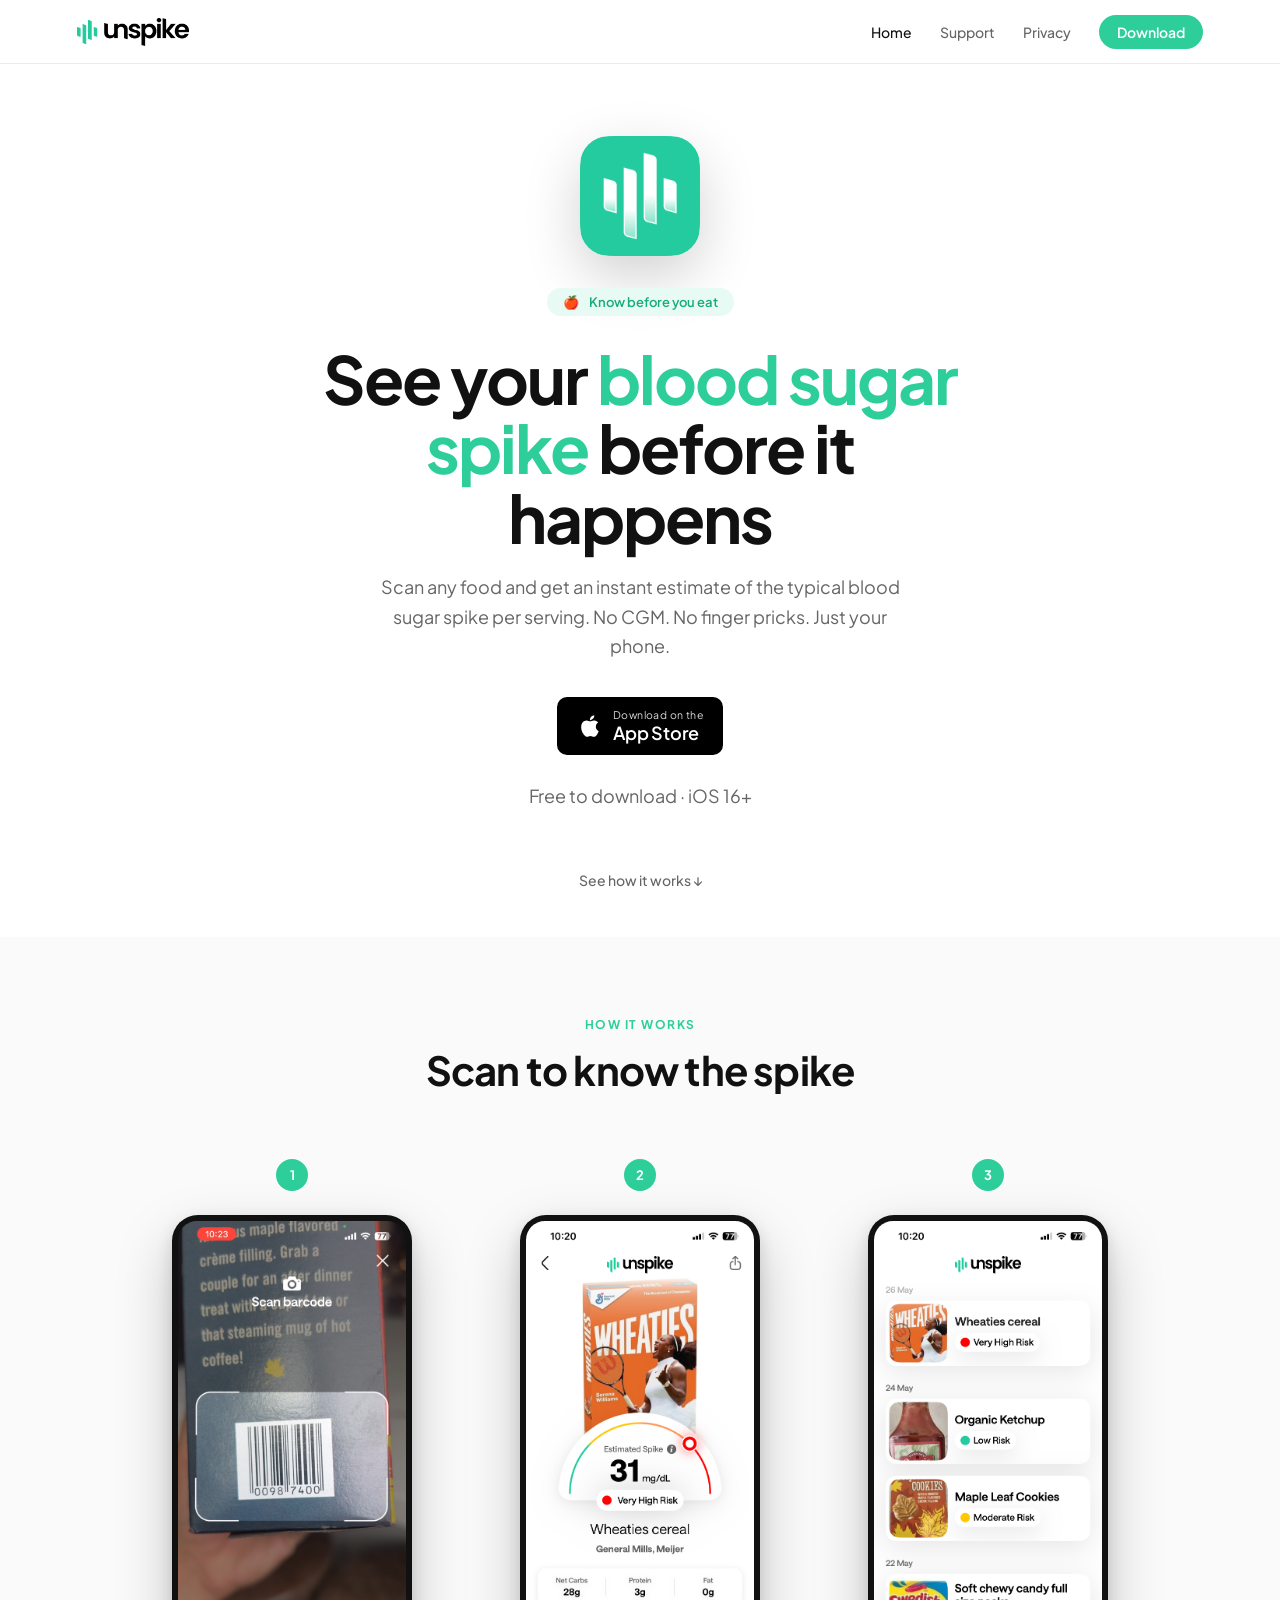
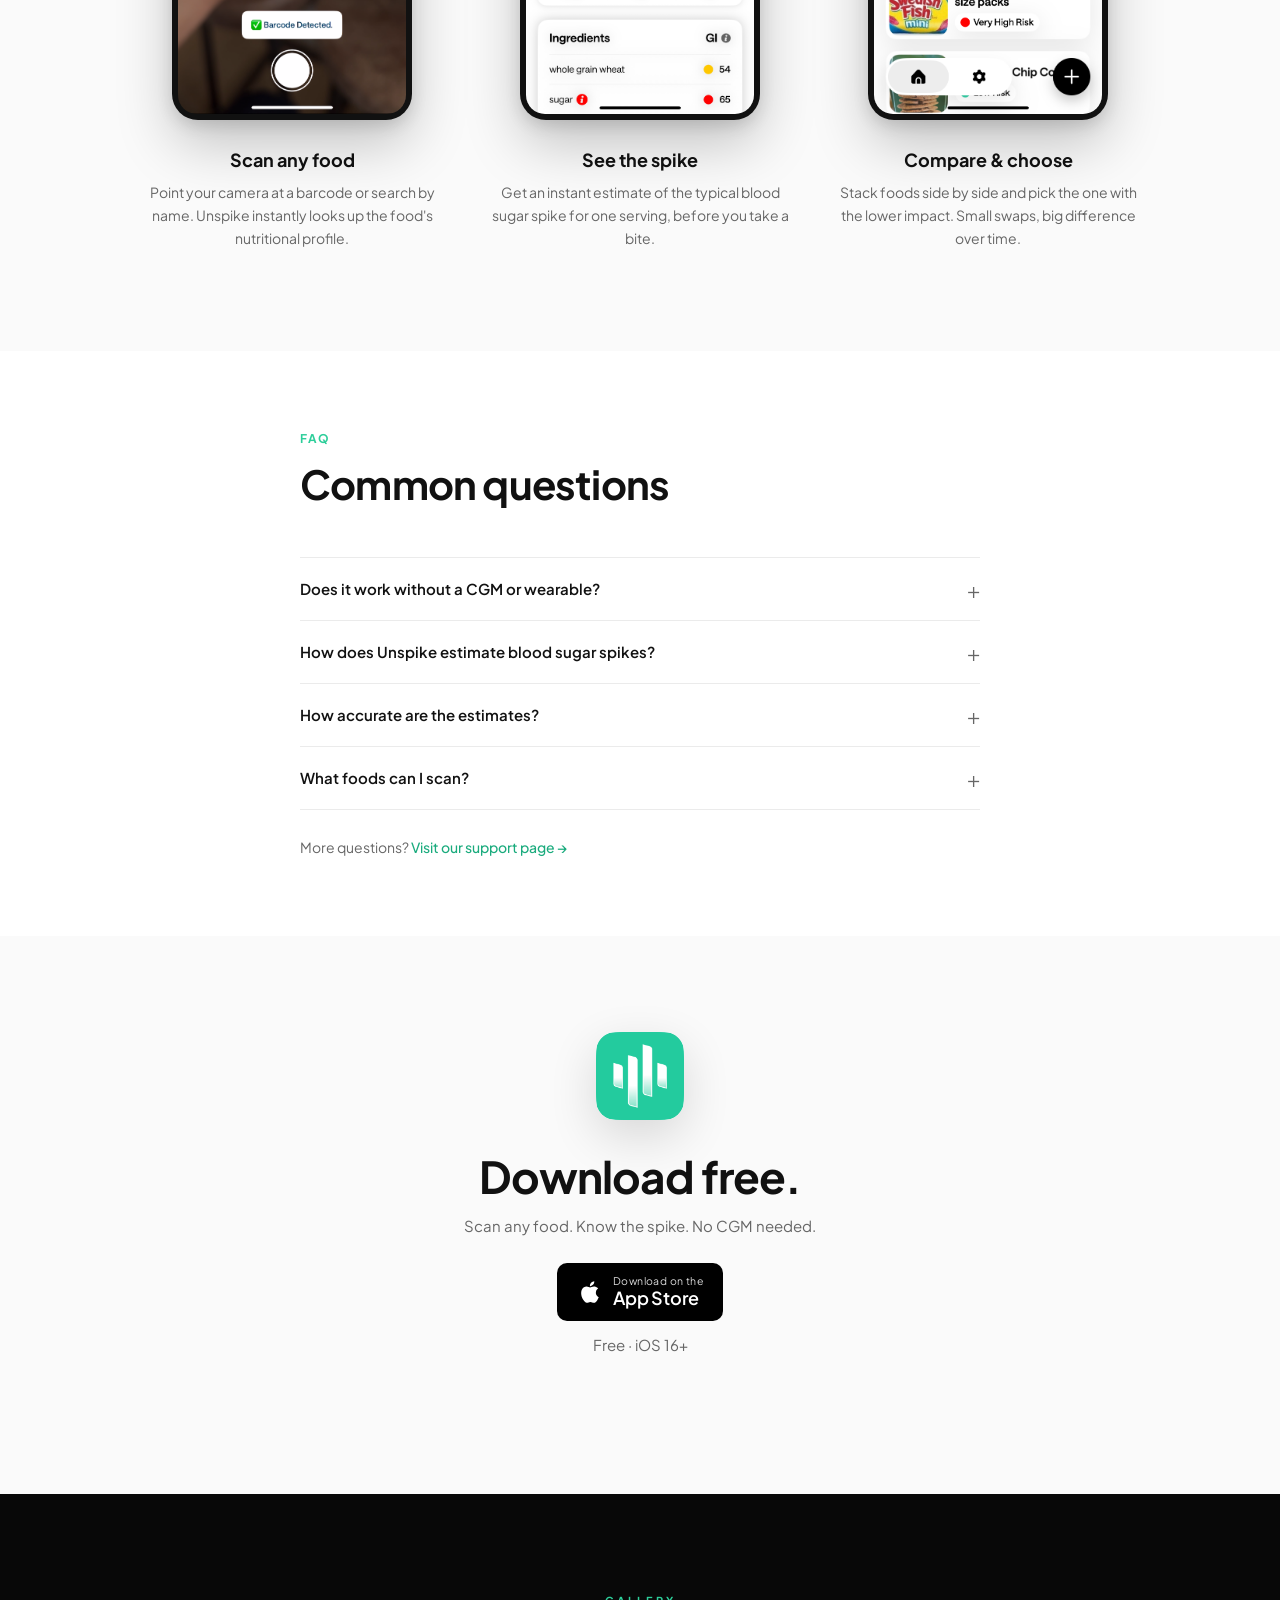
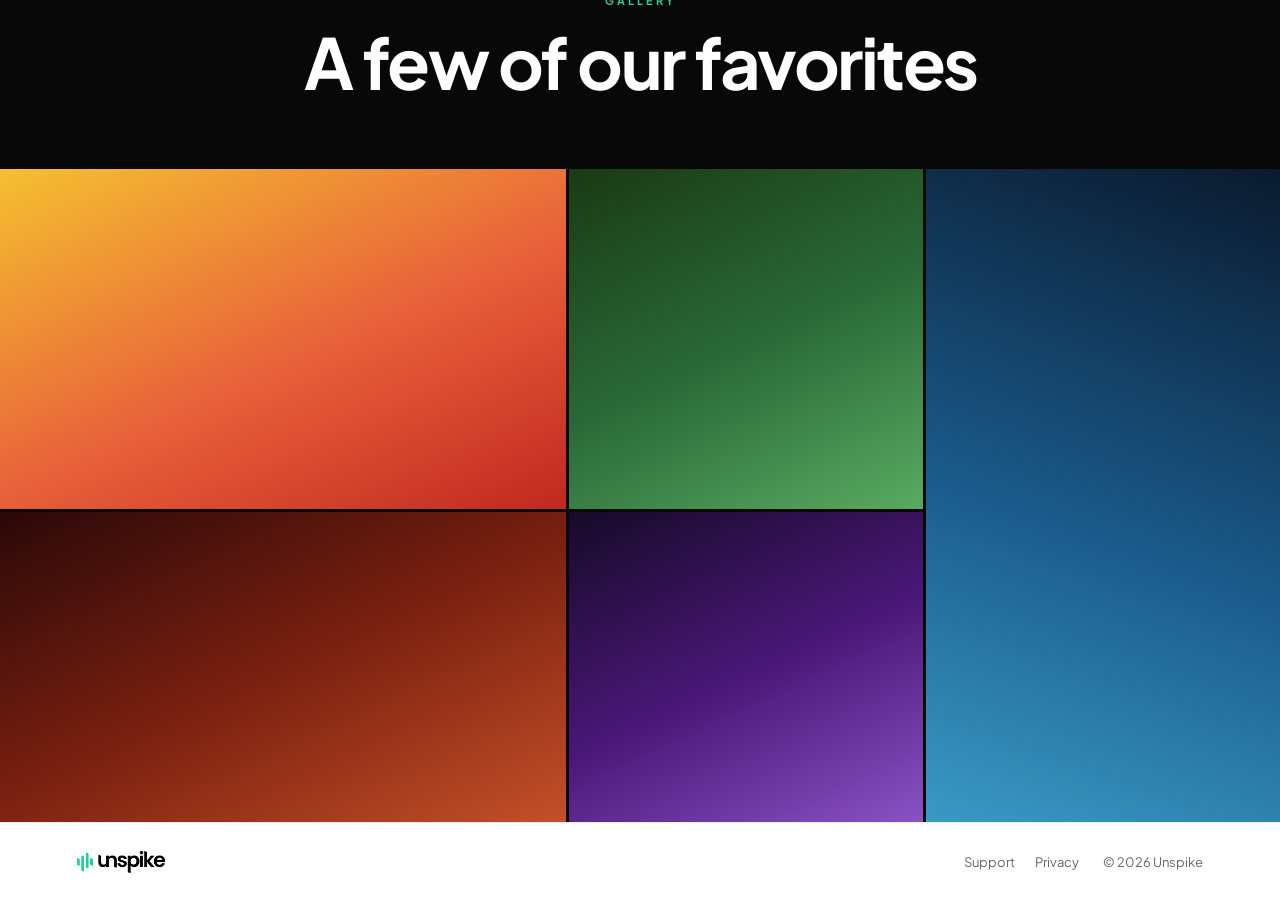
==== commit 3eaade89: "Replace gallery with clean modern editorial grid Co-Authored-By: Claude Sonnet 4.6 <noreply@anthropi" ====
--- a/index.html
+++ b/index.html
@@ -150,423 +150,100 @@
   </div>
 </section>
 
-<!-- ✦ GALLERY — funky Portland style ✦ -->
-<section class="gfunky">
+<!-- GALLERY -->
+<section class="modgal">
 <style>
-  .gfunky {
-    background: #111d0f;
-    padding: 80px 5% 110px;
-    overflow-x: hidden;
-  }
-  .gfunky-header {
-    text-align: center;
-    margin-bottom: 64px;
-  }
-  .gfunky-eyebrow {
-    display: block;
-    font-size: 12px;
-    font-weight: 700;
-    letter-spacing: 3px;
-    text-transform: uppercase;
-    color: #7fb86b;
-    margin-bottom: 16px;
-  }
-  .gfunky-title {
-    font-size: clamp(28px, 4vw, 46px);
-    font-weight: 700;
-    color: #f5e6c8;
-    letter-spacing: -1px;
-    line-height: 1.1;
-  }
-  .gfunky-grid {
-    display: flex;
-    flex-wrap: wrap;
-    justify-content: center;
-    align-items: center;
-    gap: 64px 44px;
-    max-width: 1100px;
-    margin: 0 auto;
-  }
-  .gfunky-item {
-    transform: rotate(var(--rot, 0deg));
-    transition: transform 0.35s ease;
-    position: relative;
-    z-index: 1;
-  }
-  .gfunky-item:hover {
-    transform: rotate(0deg) scale(1.06) !important;
-    z-index: 20;
-  }
-  .gfunky-frame {
-    background: #f7edd8;
-    padding: 12px 12px 48px;
-    position: relative;
-    box-shadow: 0 16px 56px rgba(0,0,0,0.6), 0 4px 16px rgba(0,0,0,0.35);
-  }
-  .gfunky-img {
-    display: block;
-  }
-  .gfunky-cap {
-    position: absolute;
-    bottom: 0;
-    left: 0;
-    right: 0;
-    height: 48px;
-    display: flex;
-    align-items: center;
-    justify-content: center;
-    font-size: 12px;
-    font-style: italic;
-    color: #7a5c30;
-    letter-spacing: 0.3px;
-    font-family: Georgia, 'Times New Roman', serif;
-  }
-  .gfc {
-    position: absolute;
-    width: 72px;
-    height: 72px;
-    pointer-events: none;
-    overflow: visible;
-  }
-  .gfc-tl { top: -24px; left: -24px; }
-  .gfc-tr { top: -24px; right: -24px; transform: scaleX(-1); }
-  .gfc-bl { bottom: -24px; left: -24px; transform: scaleY(-1); }
-  .gfc-br { bottom: -24px; right: -24px; transform: scale(-1,-1); }
-  @media (max-width: 640px) {
-    .gfunky-grid { gap: 56px 24px; }
-    .gfunky-item { transform: none !important; }
-    .gfunky-item:hover { transform: scale(1.04) !important; }
+  .modgal { background: #080808; padding: 100px 0 0; }
+  .modgal-head { text-align: center; padding: 0 6% 72px; }
+  .modgal-label { display: block; font-size: 11px; font-weight: 700; letter-spacing: 3px; text-transform: uppercase; color: #2DCE9A; margin-bottom: 20px; }
+  .modgal-title { font-size: clamp(40px, 5.5vw, 72px); font-weight: 700; color: #fff; letter-spacing: -2.5px; line-height: 1.0; }
+  .modgal-grid {
+    display: grid;
+    grid-template-columns: 1.6fr 1fr 1fr;
+    grid-template-rows: 340px 310px;
+    gap: 3px;
+  }
+  .mgc {
+    position: relative; overflow: hidden; cursor: pointer; background: #111;
+    opacity: 0; transform: translateY(32px);
+    transition: opacity 0.85s ease, transform 0.85s ease;
+  }
+  .mgc.in { opacity: 1; transform: translateY(0); }
+  .mgc-1 { grid-column: 1; grid-row: 1; }
+  .mgc-2 { grid-column: 3; grid-row: 1 / 3; }
+  .mgc-3 { grid-column: 2; grid-row: 1; }
+  .mgc-4 { grid-column: 1; grid-row: 2; }
+  .mgc-5 { grid-column: 2; grid-row: 2; }
+  .mgc-inner { width: 100%; height: 100%; transition: transform 0.9s cubic-bezier(0.25, 0.46, 0.45, 0.94); }
+  .mgc:hover .mgc-inner { transform: scale(1.06); }
+  .mgc-overlay {
+    position: absolute; inset: 0;
+    background: linear-gradient(to top, rgba(0,0,0,0.65) 0%, rgba(0,0,0,0.1) 45%, transparent 75%);
+    opacity: 0; transition: opacity 0.5s ease;
+  }
+  .mgc:hover .mgc-overlay { opacity: 1; }
+  .mgc-cap {
+    position: absolute; bottom: 22px; left: 24px; right: 24px;
+    color: #fff; font-size: 13px; font-weight: 500; letter-spacing: 0.3px;
+    z-index: 2; opacity: 0; transform: translateY(10px);
+    transition: opacity 0.4s ease 0.06s, transform 0.4s ease 0.06s;
+  }
+  .mgc:hover .mgc-cap { opacity: 1; transform: translateY(0); }
+  @media (max-width: 760px) {
+    .modgal-grid { grid-template-columns: 1fr 1fr; grid-template-rows: 220px 200px 240px; }
+    .mgc-1 { grid-column: 1 / 3; grid-row: 1; }
+    .mgc-2 { grid-column: 2; grid-row: 2 / 4; }
+    .mgc-3 { grid-column: 1; grid-row: 2; }
+    .mgc-4 { grid-column: 1; grid-row: 3; }
+    .mgc-5 { display: none; }
   }
 </style>
 
-  <div class="gfunky-header">
-    <span class="gfunky-eyebrow">✦ gallery ✦</span>
-    <h2 class="gfunky-title">A few of our favorites</h2>
-  </div>
-
-  <div class="gfunky-grid">
-
-    <!-- Photo 1 -->
-    <div class="gfunky-item" style="--rot:-3.5deg">
-      <div class="gfunky-frame">
-        <svg class="gfc gfc-tl" viewBox="0 0 72 72" overflow="visible" fill="none" xmlns="http://www.w3.org/2000/svg">
-          <path d="M18 18 Q30 30 50 50" stroke="#5a8c40" stroke-width="2.5" stroke-linecap="round"/>
-          <path d="M30,26 Q20,18 22,10 Q32,16 30,26Z" fill="#6aaa52"/>
-          <path d="M42,42 Q50,34 58,36 Q52,46 42,42Z" fill="#508040"/>
-          <path d="M18,18 Q13,9 18,1 Q23,9 18,18Z" fill="#e07060"/>
-          <path d="M18,18 Q13,9 18,1 Q23,9 18,18Z" fill="#f49080" transform="rotate(60,18,18)"/>
-          <path d="M18,18 Q13,9 18,1 Q23,9 18,18Z" fill="#e07060" transform="rotate(120,18,18)"/>
-          <path d="M18,18 Q13,9 18,1 Q23,9 18,18Z" fill="#f49080" transform="rotate(180,18,18)"/>
-          <path d="M18,18 Q13,9 18,1 Q23,9 18,18Z" fill="#e07060" transform="rotate(240,18,18)"/>
-          <path d="M18,18 Q13,9 18,1 Q23,9 18,18Z" fill="#f49080" transform="rotate(300,18,18)"/>
-          <circle cx="18" cy="18" r="6" fill="#f4c530"/>
-          <ellipse cx="50" cy="50" rx="4" ry="5.5" fill="#c47090"/>
-          <circle cx="50" cy="50" r="2.5" fill="#f4c530"/>
-        </svg>
-        <svg class="gfc gfc-tr" viewBox="0 0 72 72" overflow="visible" fill="none" xmlns="http://www.w3.org/2000/svg">
-          <path d="M18 18 Q30 30 50 50" stroke="#5a8c40" stroke-width="2.5" stroke-linecap="round"/>
-          <path d="M30,26 Q20,18 22,10 Q32,16 30,26Z" fill="#6aaa52"/>
-          <path d="M42,42 Q50,34 58,36 Q52,46 42,42Z" fill="#508040"/>
-          <path d="M18,18 Q13,9 18,1 Q23,9 18,18Z" fill="#e07060"/>
-          <path d="M18,18 Q13,9 18,1 Q23,9 18,18Z" fill="#f49080" transform="rotate(60,18,18)"/>
-          <path d="M18,18 Q13,9 18,1 Q23,9 18,18Z" fill="#e07060" transform="rotate(120,18,18)"/>
-          <path d="M18,18 Q13,9 18,1 Q23,9 18,18Z" fill="#f49080" transform="rotate(180,18,18)"/>
-          <path d="M18,18 Q13,9 18,1 Q23,9 18,18Z" fill="#e07060" transform="rotate(240,18,18)"/>
-          <path d="M18,18 Q13,9 18,1 Q23,9 18,18Z" fill="#f49080" transform="rotate(300,18,18)"/>
-          <circle cx="18" cy="18" r="6" fill="#f4c530"/>
-          <ellipse cx="50" cy="50" rx="4" ry="5.5" fill="#c47090"/>
-          <circle cx="50" cy="50" r="2.5" fill="#f4c530"/>
-        </svg>
-        <svg class="gfc gfc-bl" viewBox="0 0 72 72" overflow="visible" fill="none" xmlns="http://www.w3.org/2000/svg">
-          <path d="M18 18 Q30 30 50 50" stroke="#5a8c40" stroke-width="2.5" stroke-linecap="round"/>
-          <path d="M30,26 Q20,18 22,10 Q32,16 30,26Z" fill="#6aaa52"/>
-          <path d="M42,42 Q50,34 58,36 Q52,46 42,42Z" fill="#508040"/>
-          <path d="M18,18 Q13,9 18,1 Q23,9 18,18Z" fill="#e07060"/>
-          <path d="M18,18 Q13,9 18,1 Q23,9 18,18Z" fill="#f49080" transform="rotate(60,18,18)"/>
-          <path d="M18,18 Q13,9 18,1 Q23,9 18,18Z" fill="#e07060" transform="rotate(120,18,18)"/>
-          <path d="M18,18 Q13,9 18,1 Q23,9 18,18Z" fill="#f49080" transform="rotate(180,18,18)"/>
-          <path d="M18,18 Q13,9 18,1 Q23,9 18,18Z" fill="#e07060" transform="rotate(240,18,18)"/>
-          <path d="M18,18 Q13,9 18,1 Q23,9 18,18Z" fill="#f49080" transform="rotate(300,18,18)"/>
-          <circle cx="18" cy="18" r="6" fill="#f4c530"/>
-          <ellipse cx="50" cy="50" rx="4" ry="5.5" fill="#c47090"/>
-          <circle cx="50" cy="50" r="2.5" fill="#f4c530"/>
-        </svg>
-        <svg class="gfc gfc-br" viewBox="0 0 72 72" overflow="visible" fill="none" xmlns="http://www.w3.org/2000/svg">
-          <path d="M18 18 Q30 30 50 50" stroke="#5a8c40" stroke-width="2.5" stroke-linecap="round"/>
-          <path d="M30,26 Q20,18 22,10 Q32,16 30,26Z" fill="#6aaa52"/>
-          <path d="M42,42 Q50,34 58,36 Q52,46 42,42Z" fill="#508040"/>
-          <path d="M18,18 Q13,9 18,1 Q23,9 18,18Z" fill="#e07060"/>
-          <path d="M18,18 Q13,9 18,1 Q23,9 18,18Z" fill="#f49080" transform="rotate(60,18,18)"/>
-          <path d="M18,18 Q13,9 18,1 Q23,9 18,18Z" fill="#e07060" transform="rotate(120,18,18)"/>
-          <path d="M18,18 Q13,9 18,1 Q23,9 18,18Z" fill="#f49080" transform="rotate(180,18,18)"/>
-          <path d="M18,18 Q13,9 18,1 Q23,9 18,18Z" fill="#e07060" transform="rotate(240,18,18)"/>
-          <path d="M18,18 Q13,9 18,1 Q23,9 18,18Z" fill="#f49080" transform="rotate(300,18,18)"/>
-          <circle cx="18" cy="18" r="6" fill="#f4c530"/>
-          <ellipse cx="50" cy="50" rx="4" ry="5.5" fill="#c47090"/>
-          <circle cx="50" cy="50" r="2.5" fill="#f4c530"/>
-        </svg>
-        <div class="gfunky-img" style="width:210px;height:230px;background:linear-gradient(145deg,#f5a64a 0%,#e8553a 100%)"></div>
-        <p class="gfunky-cap">your photo here</p>
-      </div>
-    </div>
-
-    <!-- Photo 2 — dusty rose flowers, landscape -->
-    <div class="gfunky-item" style="--rot:2.5deg">
-      <div class="gfunky-frame">
-        <svg class="gfc gfc-tl" viewBox="0 0 72 72" overflow="visible" fill="none" xmlns="http://www.w3.org/2000/svg">
-          <path d="M18 18 Q30 30 50 50" stroke="#4e7a38" stroke-width="2.5" stroke-linecap="round"/>
-          <path d="M28,24 Q18,16 20,8 Q30,14 28,24Z" fill="#7ab852"/>
-          <path d="M40,38 Q48,30 56,34 Q50,44 40,38Z" fill="#5a8840"/>
-          <path d="M18,18 Q13,9 18,1 Q23,9 18,18Z" fill="#c47088"/>
-          <path d="M18,18 Q13,9 18,1 Q23,9 18,18Z" fill="#dea0b8" transform="rotate(60,18,18)"/>
-          <path d="M18,18 Q13,9 18,1 Q23,9 18,18Z" fill="#c47088" transform="rotate(120,18,18)"/>
-          <path d="M18,18 Q13,9 18,1 Q23,9 18,18Z" fill="#dea0b8" transform="rotate(180,18,18)"/>
-          <path d="M18,18 Q13,9 18,1 Q23,9 18,18Z" fill="#c47088" transform="rotate(240,18,18)"/>
-          <path d="M18,18 Q13,9 18,1 Q23,9 18,18Z" fill="#dea0b8" transform="rotate(300,18,18)"/>
-          <circle cx="18" cy="18" r="6" fill="#f4d050"/>
-          <ellipse cx="50" cy="50" rx="4" ry="5.5" fill="#e07060"/>
-          <circle cx="50" cy="50" r="2.5" fill="#f4d050"/>
-        </svg>
-        <svg class="gfc gfc-tr" viewBox="0 0 72 72" overflow="visible" fill="none" xmlns="http://www.w3.org/2000/svg">
-          <path d="M18 18 Q30 30 50 50" stroke="#4e7a38" stroke-width="2.5" stroke-linecap="round"/>
-          <path d="M28,24 Q18,16 20,8 Q30,14 28,24Z" fill="#7ab852"/>
-          <path d="M40,38 Q48,30 56,34 Q50,44 40,38Z" fill="#5a8840"/>
-          <path d="M18,18 Q13,9 18,1 Q23,9 18,18Z" fill="#c47088"/>
-          <path d="M18,18 Q13,9 18,1 Q23,9 18,18Z" fill="#dea0b8" transform="rotate(60,18,18)"/>
-          <path d="M18,18 Q13,9 18,1 Q23,9 18,18Z" fill="#c47088" transform="rotate(120,18,18)"/>
-          <path d="M18,18 Q13,9 18,1 Q23,9 18,18Z" fill="#dea0b8" transform="rotate(180,18,18)"/>
-          <path d="M18,18 Q13,9 18,1 Q23,9 18,18Z" fill="#c47088" transform="rotate(240,18,18)"/>
-          <path d="M18,18 Q13,9 18,1 Q23,9 18,18Z" fill="#dea0b8" transform="rotate(300,18,18)"/>
-          <circle cx="18" cy="18" r="6" fill="#f4d050"/>
-          <ellipse cx="50" cy="50" rx="4" ry="5.5" fill="#e07060"/>
-          <circle cx="50" cy="50" r="2.5" fill="#f4d050"/>
-        </svg>
-        <svg class="gfc gfc-bl" viewBox="0 0 72 72" overflow="visible" fill="none" xmlns="http://www.w3.org/2000/svg">
-          <path d="M18 18 Q30 30 50 50" stroke="#4e7a38" stroke-width="2.5" stroke-linecap="round"/>
-          <path d="M28,24 Q18,16 20,8 Q30,14 28,24Z" fill="#7ab852"/>
-          <path d="M40,38 Q48,30 56,34 Q50,44 40,38Z" fill="#5a8840"/>
-          <path d="M18,18 Q13,9 18,1 Q23,9 18,18Z" fill="#c47088"/>
-          <path d="M18,18 Q13,9 18,1 Q23,9 18,18Z" fill="#dea0b8" transform="rotate(60,18,18)"/>
-          <path d="M18,18 Q13,9 18,1 Q23,9 18,18Z" fill="#c47088" transform="rotate(120,18,18)"/>
-          <path d="M18,18 Q13,9 18,1 Q23,9 18,18Z" fill="#dea0b8" transform="rotate(180,18,18)"/>
-          <path d="M18,18 Q13,9 18,1 Q23,9 18,18Z" fill="#c47088" transform="rotate(240,18,18)"/>
-          <path d="M18,18 Q13,9 18,1 Q23,9 18,18Z" fill="#dea0b8" transform="rotate(300,18,18)"/>
-          <circle cx="18" cy="18" r="6" fill="#f4d050"/>
-          <ellipse cx="50" cy="50" rx="4" ry="5.5" fill="#e07060"/>
-          <circle cx="50" cy="50" r="2.5" fill="#f4d050"/>
-        </svg>
-        <svg class="gfc gfc-br" viewBox="0 0 72 72" overflow="visible" fill="none" xmlns="http://www.w3.org/2000/svg">
-          <path d="M18 18 Q30 30 50 50" stroke="#4e7a38" stroke-width="2.5" stroke-linecap="round"/>
-          <path d="M28,24 Q18,16 20,8 Q30,14 28,24Z" fill="#7ab852"/>
-          <path d="M40,38 Q48,30 56,34 Q50,44 40,38Z" fill="#5a8840"/>
-          <path d="M18,18 Q13,9 18,1 Q23,9 18,18Z" fill="#c47088"/>
-          <path d="M18,18 Q13,9 18,1 Q23,9 18,18Z" fill="#dea0b8" transform="rotate(60,18,18)"/>
-          <path d="M18,18 Q13,9 18,1 Q23,9 18,18Z" fill="#c47088" transform="rotate(120,18,18)"/>
-          <path d="M18,18 Q13,9 18,1 Q23,9 18,18Z" fill="#dea0b8" transform="rotate(180,18,18)"/>
-          <path d="M18,18 Q13,9 18,1 Q23,9 18,18Z" fill="#c47088" transform="rotate(240,18,18)"/>
-          <path d="M18,18 Q13,9 18,1 Q23,9 18,18Z" fill="#dea0b8" transform="rotate(300,18,18)"/>
-          <circle cx="18" cy="18" r="6" fill="#f4d050"/>
-          <ellipse cx="50" cy="50" rx="4" ry="5.5" fill="#e07060"/>
-          <circle cx="50" cy="50" r="2.5" fill="#f4d050"/>
-        </svg>
-        <div class="gfunky-img" style="width:250px;height:200px;background:linear-gradient(145deg,#1e4d2b 0%,#4aad6f 100%)"></div>
-        <p class="gfunky-cap">your photo here</p>
-      </div>
-    </div>
-
-    <!-- Photo 3 — periwinkle flowers, portrait -->
-    <div class="gfunky-item" style="--rot:-1.5deg">
-      <div class="gfunky-frame">
-        <svg class="gfc gfc-tl" viewBox="0 0 72 72" overflow="visible" fill="none" xmlns="http://www.w3.org/2000/svg">
-          <path d="M18 18 Q30 30 50 50" stroke="#5a8c40" stroke-width="2.5" stroke-linecap="round"/>
-          <path d="M30,26 Q20,18 22,10 Q32,16 30,26Z" fill="#6aaa52"/>
-          <path d="M42,42 Q50,34 58,36 Q52,46 42,42Z" fill="#508040"/>
-          <path d="M18,18 Q13,9 18,1 Q23,9 18,18Z" fill="#7b7eda"/>
-          <path d="M18,18 Q13,9 18,1 Q23,9 18,18Z" fill="#a8aaee" transform="rotate(60,18,18)"/>
-          <path d="M18,18 Q13,9 18,1 Q23,9 18,18Z" fill="#7b7eda" transform="rotate(120,18,18)"/>
-          <path d="M18,18 Q13,9 18,1 Q23,9 18,18Z" fill="#a8aaee" transform="rotate(180,18,18)"/>
-          <path d="M18,18 Q13,9 18,1 Q23,9 18,18Z" fill="#7b7eda" transform="rotate(240,18,18)"/>
-          <path d="M18,18 Q13,9 18,1 Q23,9 18,18Z" fill="#a8aaee" transform="rotate(300,18,18)"/>
-          <circle cx="18" cy="18" r="6" fill="#f4e040"/>
-          <ellipse cx="50" cy="50" rx="4" ry="5.5" fill="#c47090"/>
-          <circle cx="50" cy="50" r="2.5" fill="#f4e040"/>
-        </svg>
-        <svg class="gfc gfc-tr" viewBox="0 0 72 72" overflow="visible" fill="none" xmlns="http://www.w3.org/2000/svg">
-          <path d="M18 18 Q30 30 50 50" stroke="#5a8c40" stroke-width="2.5" stroke-linecap="round"/>
-          <path d="M30,26 Q20,18 22,10 Q32,16 30,26Z" fill="#6aaa52"/>
-          <path d="M42,42 Q50,34 58,36 Q52,46 42,42Z" fill="#508040"/>
-          <path d="M18,18 Q13,9 18,1 Q23,9 18,18Z" fill="#7b7eda"/>
-          <path d="M18,18 Q13,9 18,1 Q23,9 18,18Z" fill="#a8aaee" transform="rotate(60,18,18)"/>
-          <path d="M18,18 Q13,9 18,1 Q23,9 18,18Z" fill="#7b7eda" transform="rotate(120,18,18)"/>
-          <path d="M18,18 Q13,9 18,1 Q23,9 18,18Z" fill="#a8aaee" transform="rotate(180,18,18)"/>
-          <path d="M18,18 Q13,9 18,1 Q23,9 18,18Z" fill="#7b7eda" transform="rotate(240,18,18)"/>
-          <path d="M18,18 Q13,9 18,1 Q23,9 18,18Z" fill="#a8aaee" transform="rotate(300,18,18)"/>
-          <circle cx="18" cy="18" r="6" fill="#f4e040"/>
-          <ellipse cx="50" cy="50" rx="4" ry="5.5" fill="#c47090"/>
-          <circle cx="50" cy="50" r="2.5" fill="#f4e040"/>
-        </svg>
-        <svg class="gfc gfc-bl" viewBox="0 0 72 72" overflow="visible" fill="none" xmlns="http://www.w3.org/2000/svg">
-          <path d="M18 18 Q30 30 50 50" stroke="#5a8c40" stroke-width="2.5" stroke-linecap="round"/>
-          <path d="M30,26 Q20,18 22,10 Q32,16 30,26Z" fill="#6aaa52"/>
-          <path d="M42,42 Q50,34 58,36 Q52,46 42,42Z" fill="#508040"/>
-          <path d="M18,18 Q13,9 18,1 Q23,9 18,18Z" fill="#7b7eda"/>
-          <path d="M18,18 Q13,9 18,1 Q23,9 18,18Z" fill="#a8aaee" transform="rotate(60,18,18)"/>
-          <path d="M18,18 Q13,9 18,1 Q23,9 18,18Z" fill="#7b7eda" transform="rotate(120,18,18)"/>
-          <path d="M18,18 Q13,9 18,1 Q23,9 18,18Z" fill="#a8aaee" transform="rotate(180,18,18)"/>
-          <path d="M18,18 Q13,9 18,1 Q23,9 18,18Z" fill="#7b7eda" transform="rotate(240,18,18)"/>
-          <path d="M18,18 Q13,9 18,1 Q23,9 18,18Z" fill="#a8aaee" transform="rotate(300,18,18)"/>
-          <circle cx="18" cy="18" r="6" fill="#f4e040"/>
-          <ellipse cx="50" cy="50" rx="4" ry="5.5" fill="#c47090"/>
-          <circle cx="50" cy="50" r="2.5" fill="#f4e040"/>
-        </svg>
-        <svg class="gfc gfc-br" viewBox="0 0 72 72" overflow="visible" fill="none" xmlns="http://www.w3.org/2000/svg">
-          <path d="M18 18 Q30 30 50 50" stroke="#5a8c40" stroke-width="2.5" stroke-linecap="round"/>
-          <path d="M30,26 Q20,18 22,10 Q32,16 30,26Z" fill="#6aaa52"/>
-          <path d="M42,42 Q50,34 58,36 Q52,46 42,42Z" fill="#508040"/>
-          <path d="M18,18 Q13,9 18,1 Q23,9 18,18Z" fill="#7b7eda"/>
-          <path d="M18,18 Q13,9 18,1 Q23,9 18,18Z" fill="#a8aaee" transform="rotate(60,18,18)"/>
-          <path d="M18,18 Q13,9 18,1 Q23,9 18,18Z" fill="#7b7eda" transform="rotate(120,18,18)"/>
-          <path d="M18,18 Q13,9 18,1 Q23,9 18,18Z" fill="#a8aaee" transform="rotate(180,18,18)"/>
-          <path d="M18,18 Q13,9 18,1 Q23,9 18,18Z" fill="#7b7eda" transform="rotate(240,18,18)"/>
-          <path d="M18,18 Q13,9 18,1 Q23,9 18,18Z" fill="#a8aaee" transform="rotate(300,18,18)"/>
-          <circle cx="18" cy="18" r="6" fill="#f4e040"/>
-          <ellipse cx="50" cy="50" rx="4" ry="5.5" fill="#c47090"/>
-          <circle cx="50" cy="50" r="2.5" fill="#f4e040"/>
-        </svg>
-        <div class="gfunky-img" style="width:190px;height:240px;background:linear-gradient(145deg,#2a1a6e 0%,#7b5ec4 100%)"></div>
-        <p class="gfunky-cap">your photo here</p>
-      </div>
-    </div>
-
-    <!-- Photo 4 — marigold flowers -->
-    <div class="gfunky-item" style="--rot:4deg">
-      <div class="gfunky-frame">
-        <svg class="gfc gfc-tl" viewBox="0 0 72 72" overflow="visible" fill="none" xmlns="http://www.w3.org/2000/svg">
-          <path d="M18 18 Q30 30 50 50" stroke="#4e7a38" stroke-width="2.5" stroke-linecap="round"/>
-          <path d="M28,24 Q18,16 20,8 Q30,14 28,24Z" fill="#7ab852"/>
-          <path d="M40,38 Q48,30 56,34 Q50,44 40,38Z" fill="#5a8840"/>
-          <path d="M18,18 Q13,9 18,1 Q23,9 18,18Z" fill="#d49020"/>
-          <path d="M18,18 Q13,9 18,1 Q23,9 18,18Z" fill="#f0b840" transform="rotate(60,18,18)"/>
-          <path d="M18,18 Q13,9 18,1 Q23,9 18,18Z" fill="#d49020" transform="rotate(120,18,18)"/>
-          <path d="M18,18 Q13,9 18,1 Q23,9 18,18Z" fill="#f0b840" transform="rotate(180,18,18)"/>
-          <path d="M18,18 Q13,9 18,1 Q23,9 18,18Z" fill="#d49020" transform="rotate(240,18,18)"/>
-          <path d="M18,18 Q13,9 18,1 Q23,9 18,18Z" fill="#f0b840" transform="rotate(300,18,18)"/>
-          <circle cx="18" cy="18" r="6" fill="#e07030"/>
-          <ellipse cx="50" cy="50" rx="4" ry="5.5" fill="#7b7eda"/>
-          <circle cx="50" cy="50" r="2.5" fill="#e07030"/>
-        </svg>
-        <svg class="gfc gfc-tr" viewBox="0 0 72 72" overflow="visible" fill="none" xmlns="http://www.w3.org/2000/svg">
-          <path d="M18 18 Q30 30 50 50" stroke="#4e7a38" stroke-width="2.5" stroke-linecap="round"/>
-          <path d="M28,24 Q18,16 20,8 Q30,14 28,24Z" fill="#7ab852"/>
-          <path d="M40,38 Q48,30 56,34 Q50,44 40,38Z" fill="#5a8840"/>
-          <path d="M18,18 Q13,9 18,1 Q23,9 18,18Z" fill="#d49020"/>
-          <path d="M18,18 Q13,9 18,1 Q23,9 18,18Z" fill="#f0b840" transform="rotate(60,18,18)"/>
-          <path d="M18,18 Q13,9 18,1 Q23,9 18,18Z" fill="#d49020" transform="rotate(120,18,18)"/>
-          <path d="M18,18 Q13,9 18,1 Q23,9 18,18Z" fill="#f0b840" transform="rotate(180,18,18)"/>
-          <path d="M18,18 Q13,9 18,1 Q23,9 18,18Z" fill="#d49020" transform="rotate(240,18,18)"/>
-          <path d="M18,18 Q13,9 18,1 Q23,9 18,18Z" fill="#f0b840" transform="rotate(300,18,18)"/>
-          <circle cx="18" cy="18" r="6" fill="#e07030"/>
-          <ellipse cx="50" cy="50" rx="4" ry="5.5" fill="#7b7eda"/>
-          <circle cx="50" cy="50" r="2.5" fill="#e07030"/>
-        </svg>
-        <svg class="gfc gfc-bl" viewBox="0 0 72 72" overflow="visible" fill="none" xmlns="http://www.w3.org/2000/svg">
-          <path d="M18 18 Q30 30 50 50" stroke="#4e7a38" stroke-width="2.5" stroke-linecap="round"/>
-          <path d="M28,24 Q18,16 20,8 Q30,14 28,24Z" fill="#7ab852"/>
-          <path d="M40,38 Q48,30 56,34 Q50,44 40,38Z" fill="#5a8840"/>
-          <path d="M18,18 Q13,9 18,1 Q23,9 18,18Z" fill="#d49020"/>
-          <path d="M18,18 Q13,9 18,1 Q23,9 18,18Z" fill="#f0b840" transform="rotate(60,18,18)"/>
-          <path d="M18,18 Q13,9 18,1 Q23,9 18,18Z" fill="#d49020" transform="rotate(120,18,18)"/>
-          <path d="M18,18 Q13,9 18,1 Q23,9 18,18Z" fill="#f0b840" transform="rotate(180,18,18)"/>
-          <path d="M18,18 Q13,9 18,1 Q23,9 18,18Z" fill="#d49020" transform="rotate(240,18,18)"/>
-          <path d="M18,18 Q13,9 18,1 Q23,9 18,18Z" fill="#f0b840" transform="rotate(300,18,18)"/>
-          <circle cx="18" cy="18" r="6" fill="#e07030"/>
-          <ellipse cx="50" cy="50" rx="4" ry="5.5" fill="#7b7eda"/>
-          <circle cx="50" cy="50" r="2.5" fill="#e07030"/>
-        </svg>
-        <svg class="gfc gfc-br" viewBox="0 0 72 72" overflow="visible" fill="none" xmlns="http://www.w3.org/2000/svg">
-          <path d="M18 18 Q30 30 50 50" stroke="#4e7a38" stroke-width="2.5" stroke-linecap="round"/>
-          <path d="M28,24 Q18,16 20,8 Q30,14 28,24Z" fill="#7ab852"/>
-          <path d="M40,38 Q48,30 56,34 Q50,44 40,38Z" fill="#5a8840"/>
-          <path d="M18,18 Q13,9 18,1 Q23,9 18,18Z" fill="#d49020"/>
-          <path d="M18,18 Q13,9 18,1 Q23,9 18,18Z" fill="#f0b840" transform="rotate(60,18,18)"/>
-          <path d="M18,18 Q13,9 18,1 Q23,9 18,18Z" fill="#d49020" transform="rotate(120,18,18)"/>
-          <path d="M18,18 Q13,9 18,1 Q23,9 18,18Z" fill="#f0b840" transform="rotate(180,18,18)"/>
-          <path d="M18,18 Q13,9 18,1 Q23,9 18,18Z" fill="#d49020" transform="rotate(240,18,18)"/>
-          <path d="M18,18 Q13,9 18,1 Q23,9 18,18Z" fill="#f0b840" transform="rotate(300,18,18)"/>
-          <circle cx="18" cy="18" r="6" fill="#e07030"/>
-          <ellipse cx="50" cy="50" rx="4" ry="5.5" fill="#7b7eda"/>
-          <circle cx="50" cy="50" r="2.5" fill="#e07030"/>
-        </svg>
-        <div class="gfunky-img" style="width:220px;height:210px;background:linear-gradient(145deg,#1a5a6a 0%,#4abdd4 100%)"></div>
-        <p class="gfunky-cap">your photo here</p>
-      </div>
-    </div>
-
-    <!-- Photo 5 — coral flowers, tall -->
-    <div class="gfunky-item" style="--rot:-2.5deg">
-      <div class="gfunky-frame">
-        <svg class="gfc gfc-tl" viewBox="0 0 72 72" overflow="visible" fill="none" xmlns="http://www.w3.org/2000/svg">
-          <path d="M18 18 Q30 30 50 50" stroke="#5a8c40" stroke-width="2.5" stroke-linecap="round"/>
-          <path d="M30,26 Q20,18 22,10 Q32,16 30,26Z" fill="#6aaa52"/>
-          <path d="M42,42 Q50,34 58,36 Q52,46 42,42Z" fill="#508040"/>
-          <path d="M18,18 Q13,9 18,1 Q23,9 18,18Z" fill="#e07060"/>
-          <path d="M18,18 Q13,9 18,1 Q23,9 18,18Z" fill="#f49080" transform="rotate(60,18,18)"/>
-          <path d="M18,18 Q13,9 18,1 Q23,9 18,18Z" fill="#e07060" transform="rotate(120,18,18)"/>
-          <path d="M18,18 Q13,9 18,1 Q23,9 18,18Z" fill="#f49080" transform="rotate(180,18,18)"/>
-          <path d="M18,18 Q13,9 18,1 Q23,9 18,18Z" fill="#e07060" transform="rotate(240,18,18)"/>
-          <path d="M18,18 Q13,9 18,1 Q23,9 18,18Z" fill="#f49080" transform="rotate(300,18,18)"/>
-          <circle cx="18" cy="18" r="6" fill="#f4c530"/>
-          <ellipse cx="50" cy="50" rx="4" ry="5.5" fill="#d49020"/>
-          <circle cx="50" cy="50" r="2.5" fill="#f4c530"/>
-        </svg>
-        <svg class="gfc gfc-tr" viewBox="0 0 72 72" overflow="visible" fill="none" xmlns="http://www.w3.org/2000/svg">
-          <path d="M18 18 Q30 30 50 50" stroke="#5a8c40" stroke-width="2.5" stroke-linecap="round"/>
-          <path d="M30,26 Q20,18 22,10 Q32,16 30,26Z" fill="#6aaa52"/>
-          <path d="M42,42 Q50,34 58,36 Q52,46 42,42Z" fill="#508040"/>
-          <path d="M18,18 Q13,9 18,1 Q23,9 18,18Z" fill="#e07060"/>
-          <path d="M18,18 Q13,9 18,1 Q23,9 18,18Z" fill="#f49080" transform="rotate(60,18,18)"/>
-          <path d="M18,18 Q13,9 18,1 Q23,9 18,18Z" fill="#e07060" transform="rotate(120,18,18)"/>
-          <path d="M18,18 Q13,9 18,1 Q23,9 18,18Z" fill="#f49080" transform="rotate(180,18,18)"/>
-          <path d="M18,18 Q13,9 18,1 Q23,9 18,18Z" fill="#e07060" transform="rotate(240,18,18)"/>
-          <path d="M18,18 Q13,9 18,1 Q23,9 18,18Z" fill="#f49080" transform="rotate(300,18,18)"/>
-          <circle cx="18" cy="18" r="6" fill="#f4c530"/>
-          <ellipse cx="50" cy="50" rx="4" ry="5.5" fill="#d49020"/>
-          <circle cx="50" cy="50" r="2.5" fill="#f4c530"/>
-        </svg>
-        <svg class="gfc gfc-bl" viewBox="0 0 72 72" overflow="visible" fill="none" xmlns="http://www.w3.org/2000/svg">
-          <path d="M18 18 Q30 30 50 50" stroke="#5a8c40" stroke-width="2.5" stroke-linecap="round"/>
-          <path d="M30,26 Q20,18 22,10 Q32,16 30,26Z" fill="#6aaa52"/>
-          <path d="M42,42 Q50,34 58,36 Q52,46 42,42Z" fill="#508040"/>
-          <path d="M18,18 Q13,9 18,1 Q23,9 18,18Z" fill="#e07060"/>
-          <path d="M18,18 Q13,9 18,1 Q23,9 18,18Z" fill="#f49080" transform="rotate(60,18,18)"/>
-          <path d="M18,18 Q13,9 18,1 Q23,9 18,18Z" fill="#e07060" transform="rotate(120,18,18)"/>
-          <path d="M18,18 Q13,9 18,1 Q23,9 18,18Z" fill="#f49080" transform="rotate(180,18,18)"/>
-          <path d="M18,18 Q13,9 18,1 Q23,9 18,18Z" fill="#e07060" transform="rotate(240,18,18)"/>
-          <path d="M18,18 Q13,9 18,1 Q23,9 18,18Z" fill="#f49080" transform="rotate(300,18,18)"/>
-          <circle cx="18" cy="18" r="6" fill="#f4c530"/>
-          <ellipse cx="50" cy="50" rx="4" ry="5.5" fill="#d49020"/>
-          <circle cx="50" cy="50" r="2.5" fill="#f4c530"/>
-        </svg>
-        <svg class="gfc gfc-br" viewBox="0 0 72 72" overflow="visible" fill="none" xmlns="http://www.w3.org/2000/svg">
-          <path d="M18 18 Q30 30 50 50" stroke="#5a8c40" stroke-width="2.5" stroke-linecap="round"/>
-          <path d="M30,26 Q20,18 22,10 Q32,16 30,26Z" fill="#6aaa52"/>
-          <path d="M42,42 Q50,34 58,36 Q52,46 42,42Z" fill="#508040"/>
-          <path d="M18,18 Q13,9 18,1 Q23,9 18,18Z" fill="#e07060"/>
-          <path d="M18,18 Q13,9 18,1 Q23,9 18,18Z" fill="#f49080" transform="rotate(60,18,18)"/>
-          <path d="M18,18 Q13,9 18,1 Q23,9 18,18Z" fill="#e07060" transform="rotate(120,18,18)"/>
-          <path d="M18,18 Q13,9 18,1 Q23,9 18,18Z" fill="#f49080" transform="rotate(180,18,18)"/>
-          <path d="M18,18 Q13,9 18,1 Q23,9 18,18Z" fill="#e07060" transform="rotate(240,18,18)"/>
-          <path d="M18,18 Q13,9 18,1 Q23,9 18,18Z" fill="#f49080" transform="rotate(300,18,18)"/>
-          <circle cx="18" cy="18" r="6" fill="#f4c530"/>
-          <ellipse cx="50" cy="50" rx="4" ry="5.5" fill="#d49020"/>
-          <circle cx="50" cy="50" r="2.5" fill="#f4c530"/>
-        </svg>
-        <div class="gfunky-img" style="width:200px;height:250px;background:linear-gradient(145deg,#6b2d0f 0%,#d4702a 100%)"></div>
-        <p class="gfunky-cap">your photo here</p>
-      </div>
-    </div>
-
-  </div>
+  <div class="modgal-head">
+    <span class="modgal-label">Gallery</span>
+    <h2 class="modgal-title">A few of our favorites</h2>
+  </div>
+
+  <div class="modgal-grid">
+    <div class="mgc mgc-1">
+      <div class="mgc-inner" style="background:linear-gradient(155deg,#f5c030 0%,#e8603a 55%,#c02820 100%)"></div>
+      <div class="mgc-overlay"></div>
+      <span class="mgc-cap">Your photo here</span>
+    </div>
+    <div class="mgc mgc-2">
+      <div class="mgc-inner" style="background:linear-gradient(200deg,#0a1a2e 0%,#1a5a8a 55%,#3a9ac4 100%)"></div>
+      <div class="mgc-overlay"></div>
+      <span class="mgc-cap">Your photo here</span>
+    </div>
+    <div class="mgc mgc-3">
+      <div class="mgc-inner" style="background:linear-gradient(155deg,#1a3a14 0%,#2a6a38 52%,#5aaa62 100%)"></div>
+      <div class="mgc-overlay"></div>
+      <span class="mgc-cap">Your photo here</span>
+    </div>
+    <div class="mgc mgc-4">
+      <div class="mgc-inner" style="background:linear-gradient(155deg,#2a0808 0%,#7a2010 50%,#c45028 100%)"></div>
+      <div class="mgc-overlay"></div>
+      <span class="mgc-cap">Your photo here</span>
+    </div>
+    <div class="mgc mgc-5">
+      <div class="mgc-inner" style="background:linear-gradient(155deg,#160a28 0%,#4a1878 52%,#8a52c4 100%)"></div>
+      <div class="mgc-overlay"></div>
+      <span class="mgc-cap">Your photo here</span>
+    </div>
+  </div>
+
+<script>
+  (function(){
+    var cells = document.querySelectorAll('.mgc');
+    cells.forEach(function(el, i){ el.style.transitionDelay = (i * 0.09) + 's'; });
+    var obs = new IntersectionObserver(function(entries){
+      entries.forEach(function(entry){
+        if(entry.isIntersecting){ entry.target.classList.add('in'); obs.unobserve(entry.target); }
+      });
+    }, {threshold: 0.05});
+    cells.forEach(function(el){ obs.observe(el); });
+  })();
+</script>
 </section>
 
 <footer>
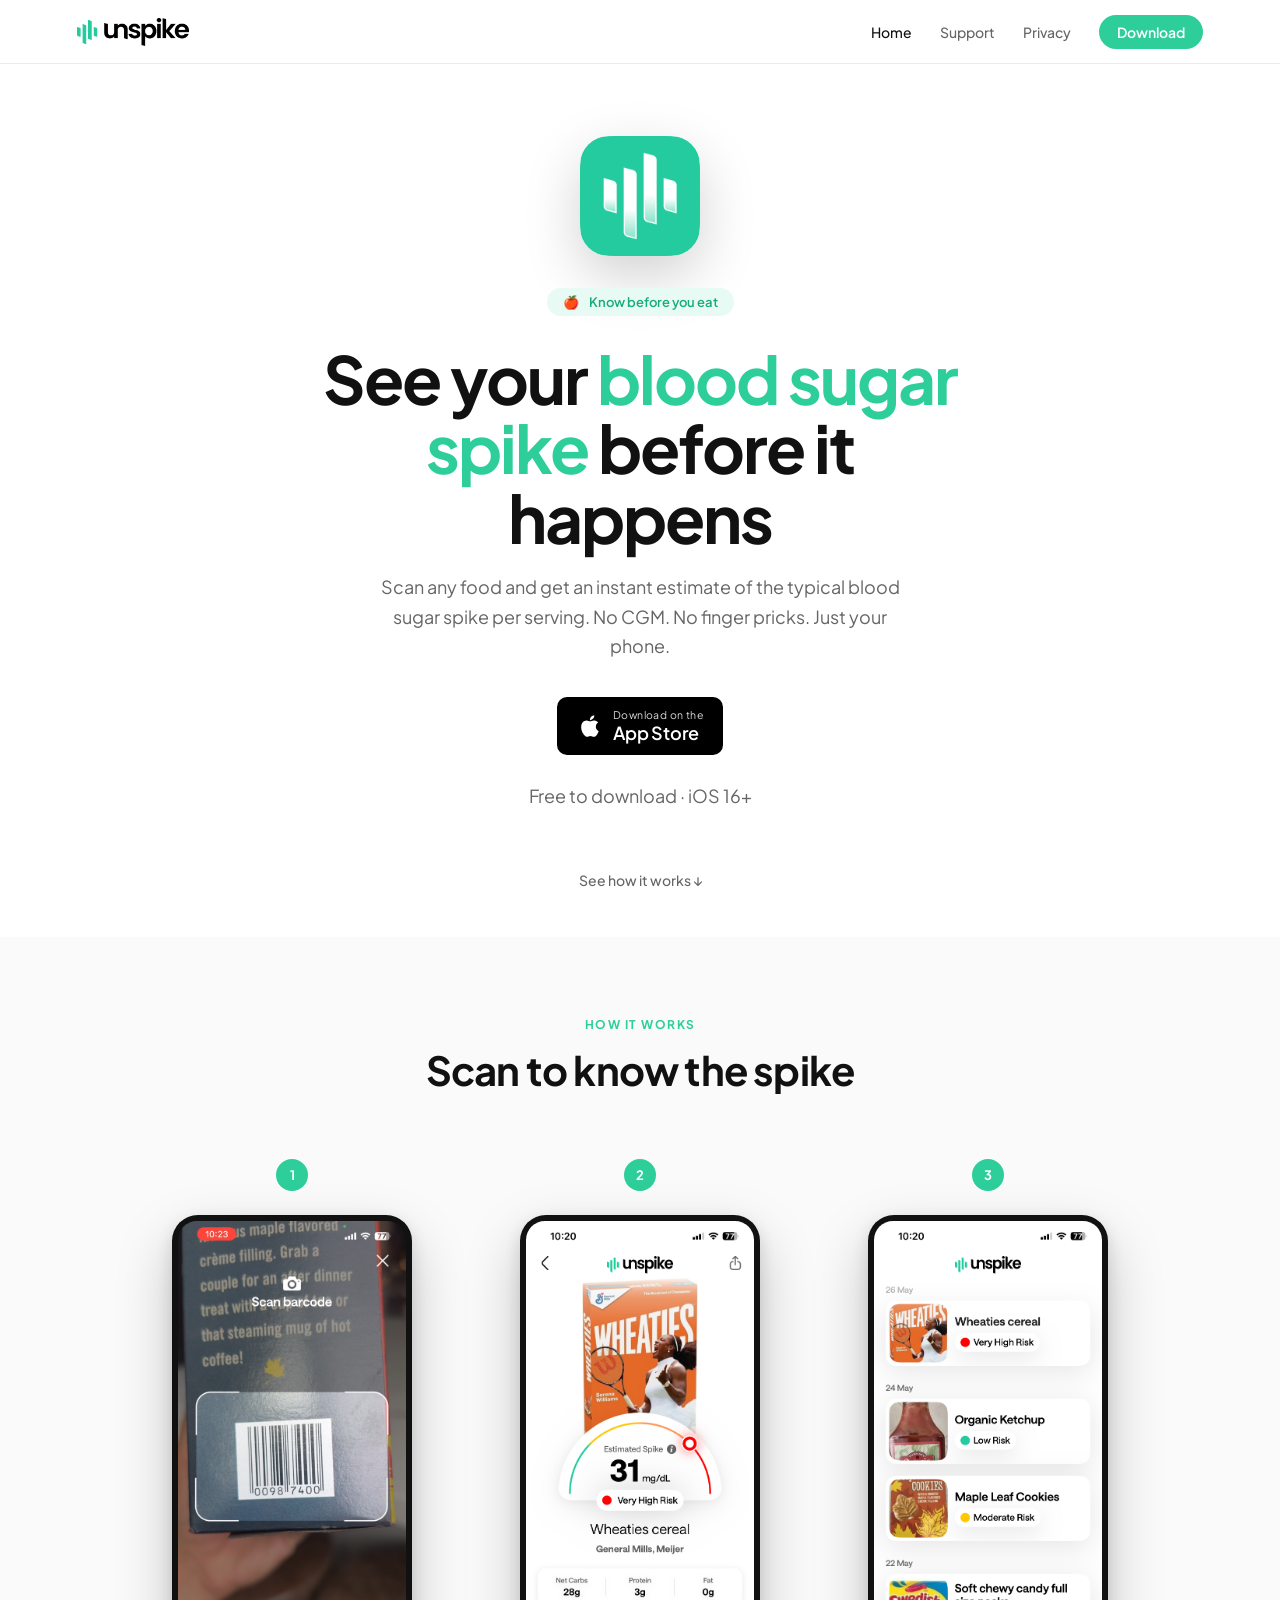
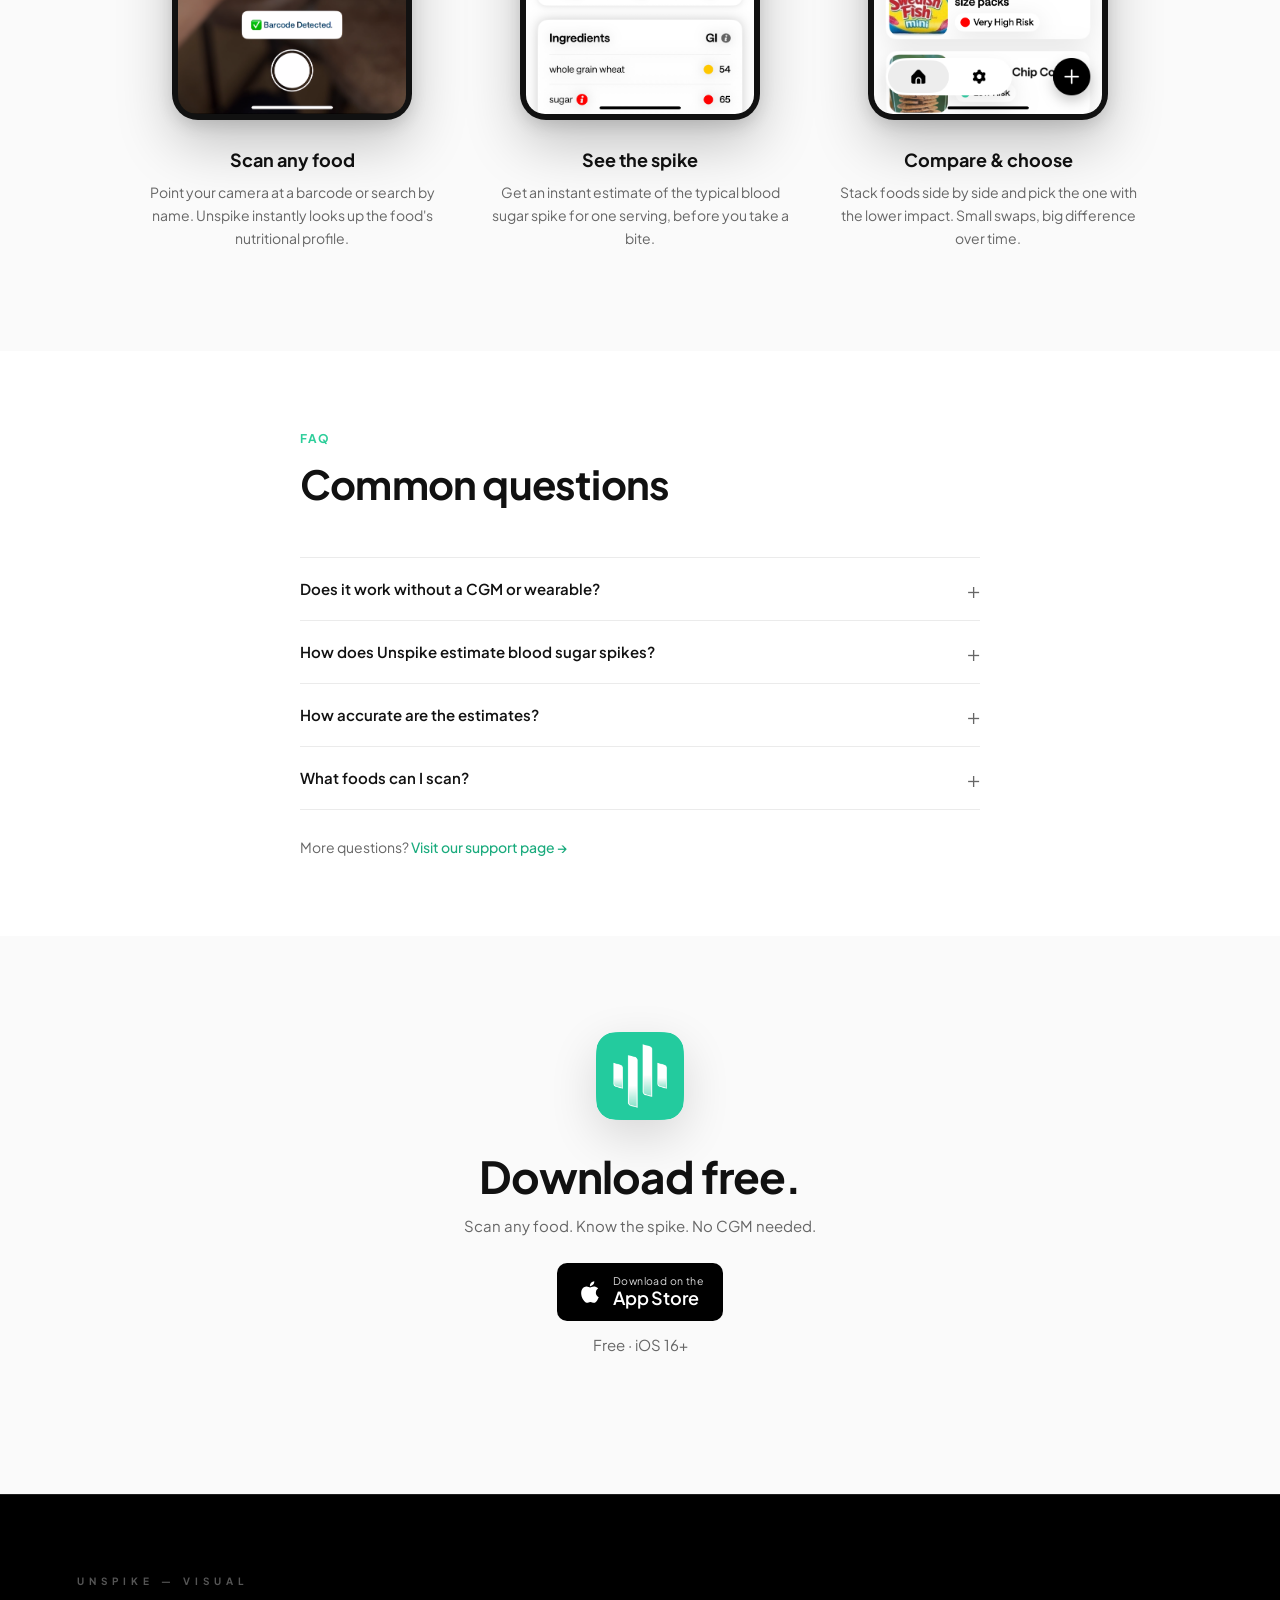
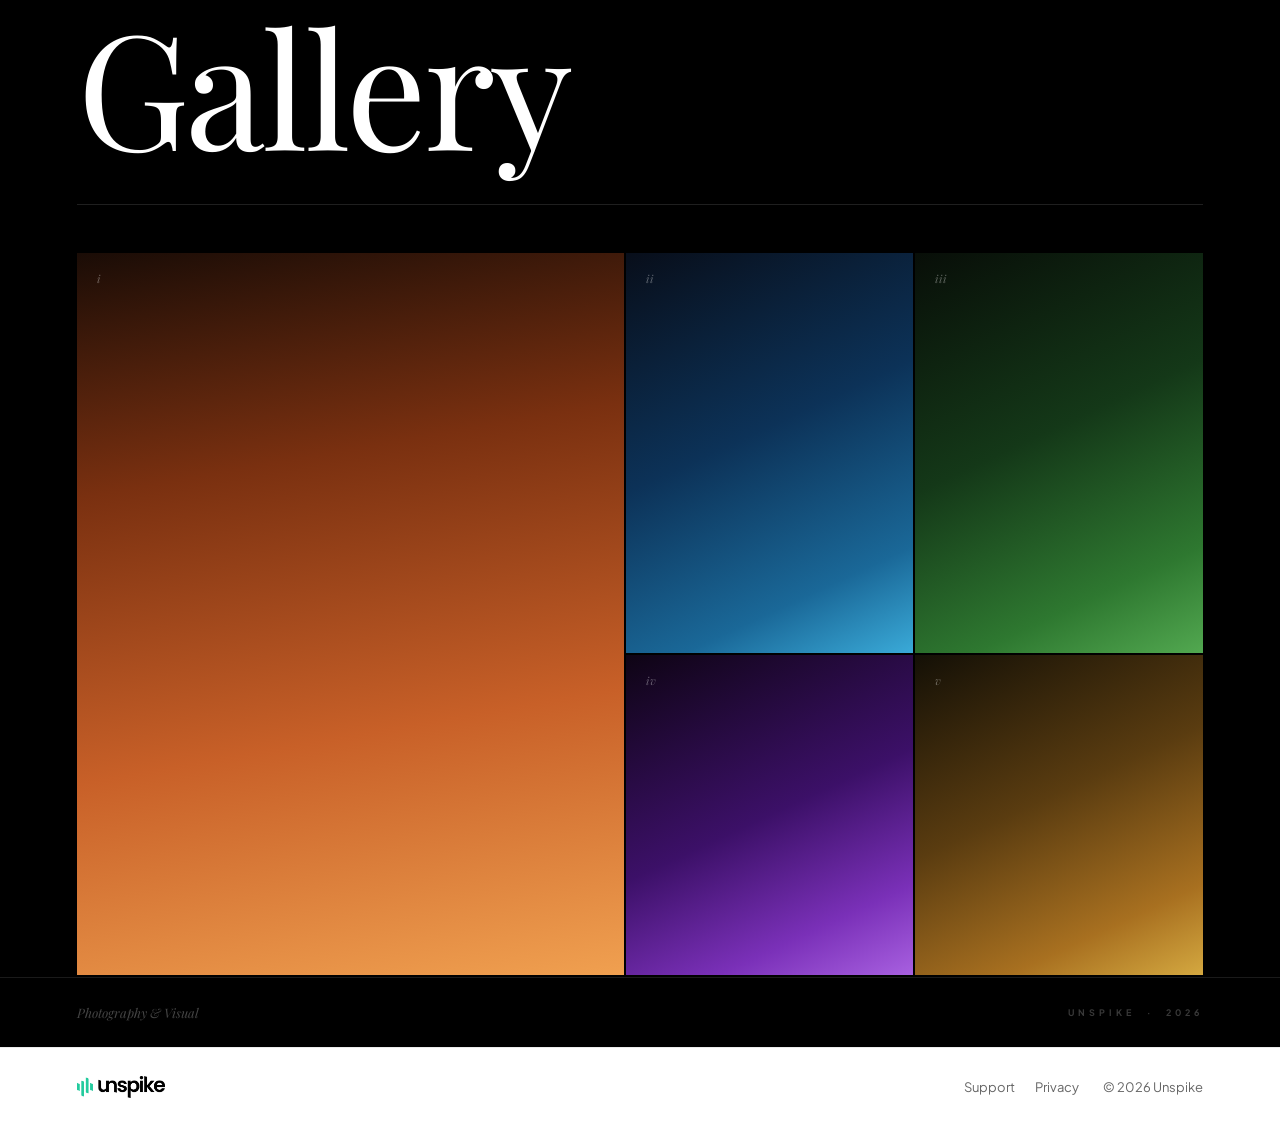
==== commit 91f895c2: "Replace gallery with Vogue editorial style Co-Authored-By: Claude Sonnet 4.6 <noreply@anthropic.com>" ====
--- a/index.html
+++ b/index.html
@@ -150,97 +150,165 @@
   </div>
 </section>
 
-<!-- GALLERY -->
-<section class="modgal">
+<!-- GALLERY — Vogue editorial style -->
+<section class="vgal">
 <style>
-  .modgal { background: #080808; padding: 100px 0 0; }
-  .modgal-head { text-align: center; padding: 0 6% 72px; }
-  .modgal-label { display: block; font-size: 11px; font-weight: 700; letter-spacing: 3px; text-transform: uppercase; color: #2DCE9A; margin-bottom: 20px; }
-  .modgal-title { font-size: clamp(40px, 5.5vw, 72px); font-weight: 700; color: #fff; letter-spacing: -2.5px; line-height: 1.0; }
-  .modgal-grid {
+  @import url('https://fonts.googleapis.com/css2?family=Playfair+Display:ital,wght@0,400;0,700;1,400&display=swap');
+
+  .vgal { background: #000; padding: 0; }
+
+  .vgal-head { padding: 80px 6% 0; border-top: 1px solid #1f1f1f; }
+  .vgal-kicker {
+    display: block; font-size: 10px; font-weight: 700;
+    letter-spacing: 5px; text-transform: uppercase; color: #555; margin-bottom: 28px;
+  }
+  .vgal-title {
+    font-family: 'Playfair Display', Georgia, serif;
+    font-size: clamp(72px, 13vw, 160px); font-weight: 400;
+    color: #fff; letter-spacing: -3px; line-height: 0.88;
+    opacity: 0; transform: translateY(24px);
+    transition: opacity 1.1s ease, transform 1.1s ease;
+  }
+  .vgal-title.in { opacity: 1; transform: translateY(0); }
+
+  .vgal-rule { height: 1px; background: #1f1f1f; margin: 48px 6% 48px; }
+
+  .vgal-grid {
     display: grid;
-    grid-template-columns: 1.6fr 1fr 1fr;
-    grid-template-rows: 340px 310px;
-    gap: 3px;
-  }
-  .mgc {
-    position: relative; overflow: hidden; cursor: pointer; background: #111;
-    opacity: 0; transform: translateY(32px);
-    transition: opacity 0.85s ease, transform 0.85s ease;
-  }
-  .mgc.in { opacity: 1; transform: translateY(0); }
-  .mgc-1 { grid-column: 1; grid-row: 1; }
-  .mgc-2 { grid-column: 3; grid-row: 1 / 3; }
-  .mgc-3 { grid-column: 2; grid-row: 1; }
-  .mgc-4 { grid-column: 1; grid-row: 2; }
-  .mgc-5 { grid-column: 2; grid-row: 2; }
-  .mgc-inner { width: 100%; height: 100%; transition: transform 0.9s cubic-bezier(0.25, 0.46, 0.45, 0.94); }
-  .mgc:hover .mgc-inner { transform: scale(1.06); }
-  .mgc-overlay {
-    position: absolute; inset: 0;
-    background: linear-gradient(to top, rgba(0,0,0,0.65) 0%, rgba(0,0,0,0.1) 45%, transparent 75%);
+    grid-template-columns: 1.9fr 1fr 1fr;
+    grid-template-rows: 400px 320px;
+    gap: 2px;
+    padding: 0 6%;
+  }
+
+  .vgc { position: relative; overflow: hidden; cursor: pointer; background: #0a0a0a; opacity: 0; transform: translateY(24px); transition: opacity 0.95s ease, transform 0.95s ease; }
+  .vgc.in { opacity: 1; transform: translateY(0); }
+  .vgc-1 { grid-column: 1; grid-row: 1 / 3; }
+  .vgc-2 { grid-column: 2; grid-row: 1; }
+  .vgc-3 { grid-column: 3; grid-row: 1; }
+  .vgc-4 { grid-column: 2; grid-row: 2; }
+  .vgc-5 { grid-column: 3; grid-row: 2; }
+
+  .vgc-inner { width: 100%; height: 100%; transition: transform 1.1s cubic-bezier(0.25, 0.46, 0.45, 0.94); }
+  .vgc:hover .vgc-inner { transform: scale(1.05); }
+
+  .vgc-num {
+    position: absolute; top: 18px; left: 20px; z-index: 2;
+    font-family: 'Playfair Display', Georgia, serif;
+    font-size: 11px; font-style: italic; color: rgba(255,255,255,0.35); letter-spacing: 1px;
+  }
+
+  .vgc-info {
+    position: absolute; inset: 0; display: flex; flex-direction: column;
+    justify-content: flex-end; padding: 52px 22px 22px;
+    background: linear-gradient(to top, rgba(0,0,0,0.82) 0%, rgba(0,0,0,0.2) 45%, transparent 75%);
     opacity: 0; transition: opacity 0.5s ease;
   }
-  .mgc:hover .mgc-overlay { opacity: 1; }
-  .mgc-cap {
-    position: absolute; bottom: 22px; left: 24px; right: 24px;
-    color: #fff; font-size: 13px; font-weight: 500; letter-spacing: 0.3px;
-    z-index: 2; opacity: 0; transform: translateY(10px);
-    transition: opacity 0.4s ease 0.06s, transform 0.4s ease 0.06s;
-  }
-  .mgc:hover .mgc-cap { opacity: 1; transform: translateY(0); }
+  .vgc:hover .vgc-info { opacity: 1; }
+  .vgc-tag {
+    font-size: 9px; font-weight: 700; letter-spacing: 3.5px;
+    text-transform: uppercase; color: rgba(255,255,255,0.45);
+    display: block; margin-bottom: 7px;
+  }
+  .vgc-cap {
+    font-family: 'Playfair Display', Georgia, serif;
+    font-style: italic; font-size: 16px; color: #fff; line-height: 1.4; display: block;
+  }
+
+  .vgal-foot {
+    display: flex; justify-content: space-between; align-items: center;
+    padding: 26px 6%; margin-top: 2px; border-top: 1px solid #1a1a1a;
+  }
+  .vgal-foot-l {
+    font-family: 'Playfair Display', Georgia, serif;
+    font-style: italic; font-size: 13px; color: #444;
+  }
+  .vgal-foot-r {
+    font-size: 9px; font-weight: 700; letter-spacing: 4px;
+    text-transform: uppercase; color: #383838;
+  }
+
   @media (max-width: 760px) {
-    .modgal-grid { grid-template-columns: 1fr 1fr; grid-template-rows: 220px 200px 240px; }
-    .mgc-1 { grid-column: 1 / 3; grid-row: 1; }
-    .mgc-2 { grid-column: 2; grid-row: 2 / 4; }
-    .mgc-3 { grid-column: 1; grid-row: 2; }
-    .mgc-4 { grid-column: 1; grid-row: 3; }
-    .mgc-5 { display: none; }
+    .vgal-grid { grid-template-columns: 1fr 1fr; grid-template-rows: 280px 220px 240px; padding: 0 4%; }
+    .vgc-1 { grid-column: 1 / 3; grid-row: 1; }
+    .vgc-2 { grid-column: 1; grid-row: 2; }
+    .vgc-3 { grid-column: 2; grid-row: 2; }
+    .vgc-4 { grid-column: 1; grid-row: 3; }
+    .vgc-5 { grid-column: 2; grid-row: 3; }
   }
 </style>
 
-  <div class="modgal-head">
-    <span class="modgal-label">Gallery</span>
-    <h2 class="modgal-title">A few of our favorites</h2>
-  </div>
-
-  <div class="modgal-grid">
-    <div class="mgc mgc-1">
-      <div class="mgc-inner" style="background:linear-gradient(155deg,#f5c030 0%,#e8603a 55%,#c02820 100%)"></div>
-      <div class="mgc-overlay"></div>
-      <span class="mgc-cap">Your photo here</span>
-    </div>
-    <div class="mgc mgc-2">
-      <div class="mgc-inner" style="background:linear-gradient(200deg,#0a1a2e 0%,#1a5a8a 55%,#3a9ac4 100%)"></div>
-      <div class="mgc-overlay"></div>
-      <span class="mgc-cap">Your photo here</span>
-    </div>
-    <div class="mgc mgc-3">
-      <div class="mgc-inner" style="background:linear-gradient(155deg,#1a3a14 0%,#2a6a38 52%,#5aaa62 100%)"></div>
-      <div class="mgc-overlay"></div>
-      <span class="mgc-cap">Your photo here</span>
-    </div>
-    <div class="mgc mgc-4">
-      <div class="mgc-inner" style="background:linear-gradient(155deg,#2a0808 0%,#7a2010 50%,#c45028 100%)"></div>
-      <div class="mgc-overlay"></div>
-      <span class="mgc-cap">Your photo here</span>
-    </div>
-    <div class="mgc mgc-5">
-      <div class="mgc-inner" style="background:linear-gradient(155deg,#160a28 0%,#4a1878 52%,#8a52c4 100%)"></div>
-      <div class="mgc-overlay"></div>
-      <span class="mgc-cap">Your photo here</span>
-    </div>
+  <div class="vgal-head">
+    <span class="vgal-kicker">Unspike &mdash; Visual</span>
+    <h2 class="vgal-title">Gallery</h2>
+  </div>
+  <div class="vgal-rule"></div>
+
+  <div class="vgal-grid">
+
+    <div class="vgc vgc-1">
+      <div class="vgc-inner" style="background:linear-gradient(170deg,#1a0c06 0%,#7a3010 30%,#c86028 65%,#f0a050 100%)"></div>
+      <span class="vgc-num">i</span>
+      <div class="vgc-info">
+        <span class="vgc-tag">Feature</span>
+        <span class="vgc-cap">Your photo here</span>
+      </div>
+    </div>
+
+    <div class="vgc vgc-2">
+      <div class="vgc-inner" style="background:linear-gradient(155deg,#080e1a 0%,#0c3258 45%,#1a6898 80%,#3aaad8 100%)"></div>
+      <span class="vgc-num">ii</span>
+      <div class="vgc-info">
+        <span class="vgc-tag">Detail</span>
+        <span class="vgc-cap">Your photo here</span>
+      </div>
+    </div>
+
+    <div class="vgc vgc-3">
+      <div class="vgc-inner" style="background:linear-gradient(155deg,#080e08 0%,#143818 45%,#2e7830 80%,#52a850 100%)"></div>
+      <span class="vgc-num">iii</span>
+      <div class="vgc-info">
+        <span class="vgc-tag">Scene</span>
+        <span class="vgc-cap">Your photo here</span>
+      </div>
+    </div>
+
+    <div class="vgc vgc-4">
+      <div class="vgc-inner" style="background:linear-gradient(155deg,#0e0414 0%,#3c1068 50%,#7a30b8 80%,#a860e0 100%)"></div>
+      <span class="vgc-num">iv</span>
+      <div class="vgc-info">
+        <span class="vgc-tag">Mood</span>
+        <span class="vgc-cap">Your photo here</span>
+      </div>
+    </div>
+
+    <div class="vgc vgc-5">
+      <div class="vgc-inner" style="background:linear-gradient(155deg,#141006 0%,#5a3c10 45%,#a87020 80%,#d4a840 100%)"></div>
+      <span class="vgc-num">v</span>
+      <div class="vgc-info">
+        <span class="vgc-tag">Still Life</span>
+        <span class="vgc-cap">Your photo here</span>
+      </div>
+    </div>
+
+  </div>
+
+  <div class="vgal-foot">
+    <span class="vgal-foot-l">Photography &amp; Visual</span>
+    <span class="vgal-foot-r">Unspike &nbsp;&middot;&nbsp; 2026</span>
   </div>
 
 <script>
   (function(){
-    var cells = document.querySelectorAll('.mgc');
-    cells.forEach(function(el, i){ el.style.transitionDelay = (i * 0.09) + 's'; });
+    var title = document.querySelector('.vgal-title');
+    var cells = document.querySelectorAll('.vgc');
+    cells.forEach(function(el, i){ el.style.transitionDelay = (i * 0.1) + 's'; });
     var obs = new IntersectionObserver(function(entries){
-      entries.forEach(function(entry){
-        if(entry.isIntersecting){ entry.target.classList.add('in'); obs.unobserve(entry.target); }
+      entries.forEach(function(e){
+        if(e.isIntersecting){ e.target.classList.add('in'); obs.unobserve(e.target); }
       });
     }, {threshold: 0.05});
+    if(title) obs.observe(title);
     cells.forEach(function(el){ obs.observe(el); });
   })();
 </script>
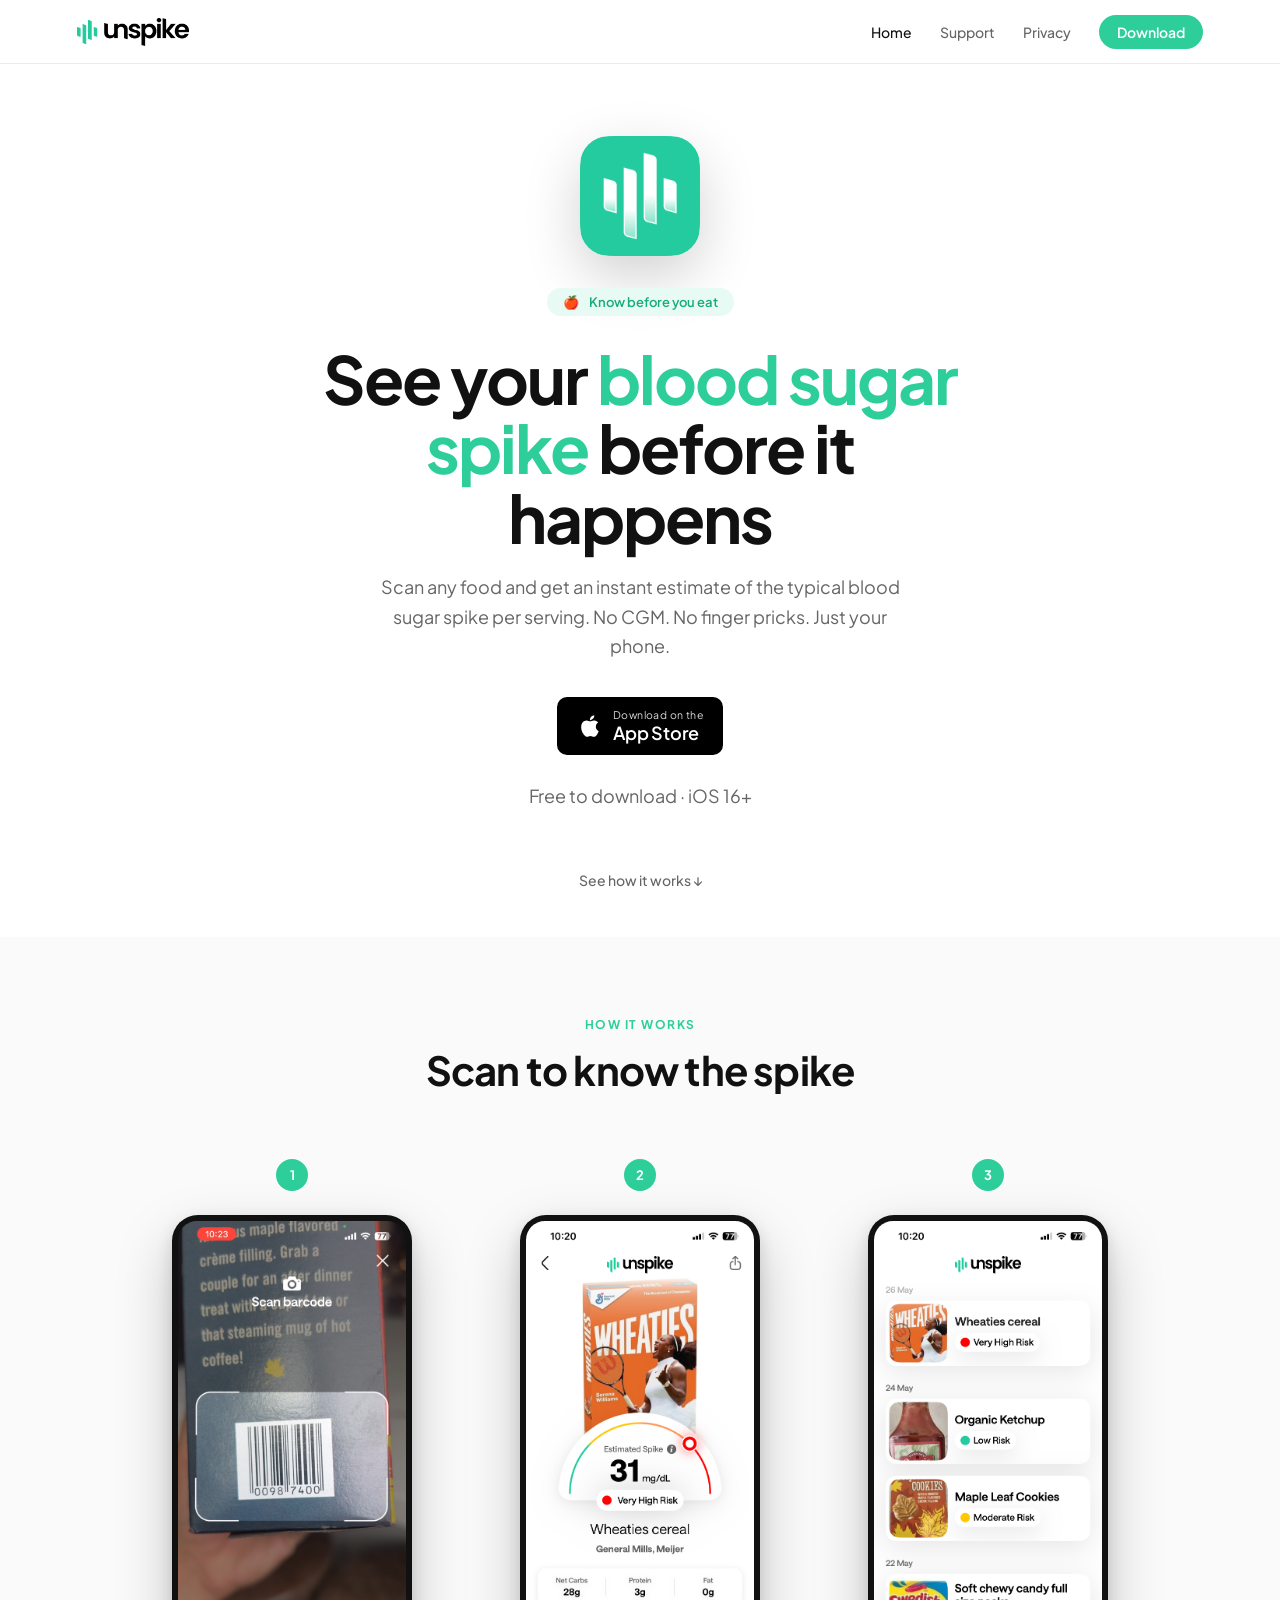
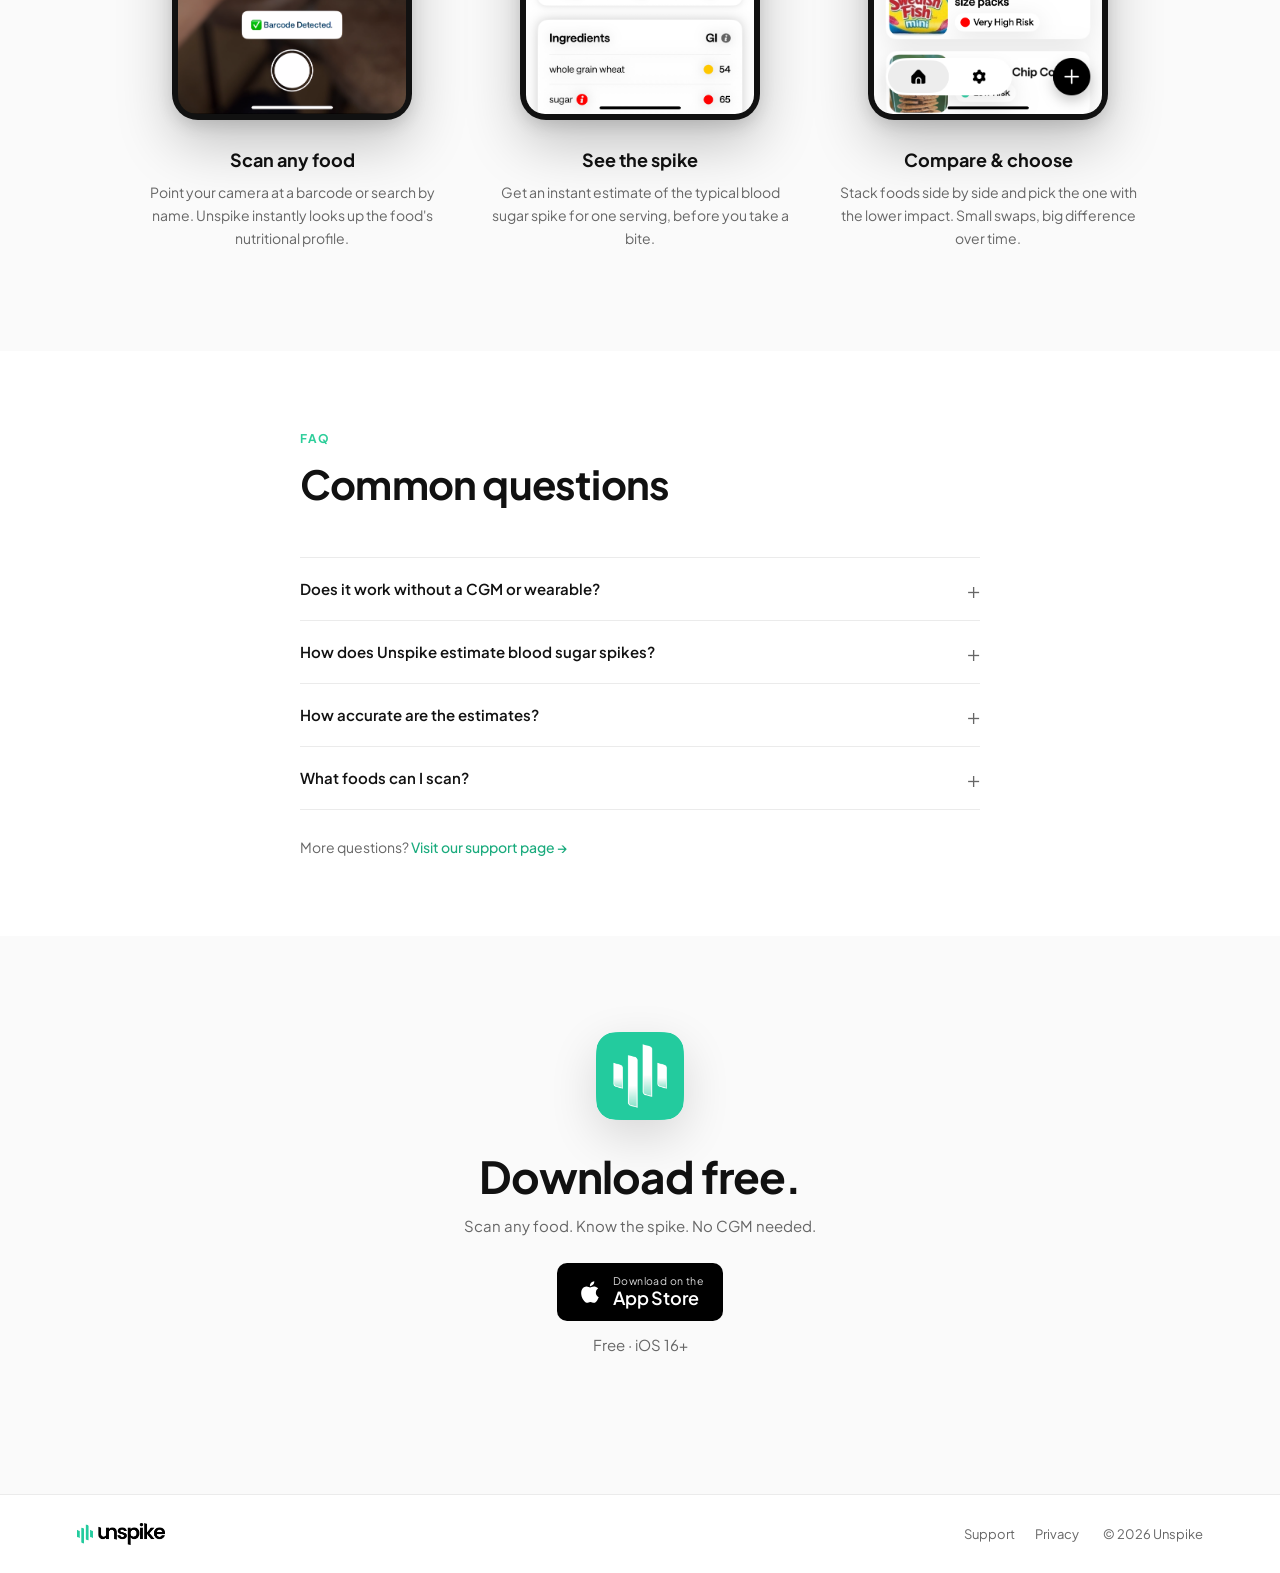
==== commit 14e659ef: "Remove gallery section Co-Authored-By: Claude Sonnet 4.6 <noreply@anthropic.com>" ====
--- a/index.html
+++ b/index.html
@@ -150,169 +150,6 @@
   </div>
 </section>
 
-<!-- GALLERY — Vogue editorial style -->
-<section class="vgal">
-<style>
-  @import url('https://fonts.googleapis.com/css2?family=Playfair+Display:ital,wght@0,400;0,700;1,400&display=swap');
-
-  .vgal { background: #000; padding: 0; }
-
-  .vgal-head { padding: 80px 6% 0; border-top: 1px solid #1f1f1f; }
-  .vgal-kicker {
-    display: block; font-size: 10px; font-weight: 700;
-    letter-spacing: 5px; text-transform: uppercase; color: #555; margin-bottom: 28px;
-  }
-  .vgal-title {
-    font-family: 'Playfair Display', Georgia, serif;
-    font-size: clamp(72px, 13vw, 160px); font-weight: 400;
-    color: #fff; letter-spacing: -3px; line-height: 0.88;
-    opacity: 0; transform: translateY(24px);
-    transition: opacity 1.1s ease, transform 1.1s ease;
-  }
-  .vgal-title.in { opacity: 1; transform: translateY(0); }
-
-  .vgal-rule { height: 1px; background: #1f1f1f; margin: 48px 6% 48px; }
-
-  .vgal-grid {
-    display: grid;
-    grid-template-columns: 1.9fr 1fr 1fr;
-    grid-template-rows: 400px 320px;
-    gap: 2px;
-    padding: 0 6%;
-  }
-
-  .vgc { position: relative; overflow: hidden; cursor: pointer; background: #0a0a0a; opacity: 0; transform: translateY(24px); transition: opacity 0.95s ease, transform 0.95s ease; }
-  .vgc.in { opacity: 1; transform: translateY(0); }
-  .vgc-1 { grid-column: 1; grid-row: 1 / 3; }
-  .vgc-2 { grid-column: 2; grid-row: 1; }
-  .vgc-3 { grid-column: 3; grid-row: 1; }
-  .vgc-4 { grid-column: 2; grid-row: 2; }
-  .vgc-5 { grid-column: 3; grid-row: 2; }
-
-  .vgc-inner { width: 100%; height: 100%; transition: transform 1.1s cubic-bezier(0.25, 0.46, 0.45, 0.94); }
-  .vgc:hover .vgc-inner { transform: scale(1.05); }
-
-  .vgc-num {
-    position: absolute; top: 18px; left: 20px; z-index: 2;
-    font-family: 'Playfair Display', Georgia, serif;
-    font-size: 11px; font-style: italic; color: rgba(255,255,255,0.35); letter-spacing: 1px;
-  }
-
-  .vgc-info {
-    position: absolute; inset: 0; display: flex; flex-direction: column;
-    justify-content: flex-end; padding: 52px 22px 22px;
-    background: linear-gradient(to top, rgba(0,0,0,0.82) 0%, rgba(0,0,0,0.2) 45%, transparent 75%);
-    opacity: 0; transition: opacity 0.5s ease;
-  }
-  .vgc:hover .vgc-info { opacity: 1; }
-  .vgc-tag {
-    font-size: 9px; font-weight: 700; letter-spacing: 3.5px;
-    text-transform: uppercase; color: rgba(255,255,255,0.45);
-    display: block; margin-bottom: 7px;
-  }
-  .vgc-cap {
-    font-family: 'Playfair Display', Georgia, serif;
-    font-style: italic; font-size: 16px; color: #fff; line-height: 1.4; display: block;
-  }
-
-  .vgal-foot {
-    display: flex; justify-content: space-between; align-items: center;
-    padding: 26px 6%; margin-top: 2px; border-top: 1px solid #1a1a1a;
-  }
-  .vgal-foot-l {
-    font-family: 'Playfair Display', Georgia, serif;
-    font-style: italic; font-size: 13px; color: #444;
-  }
-  .vgal-foot-r {
-    font-size: 9px; font-weight: 700; letter-spacing: 4px;
-    text-transform: uppercase; color: #383838;
-  }
-
-  @media (max-width: 760px) {
-    .vgal-grid { grid-template-columns: 1fr 1fr; grid-template-rows: 280px 220px 240px; padding: 0 4%; }
-    .vgc-1 { grid-column: 1 / 3; grid-row: 1; }
-    .vgc-2 { grid-column: 1; grid-row: 2; }
-    .vgc-3 { grid-column: 2; grid-row: 2; }
-    .vgc-4 { grid-column: 1; grid-row: 3; }
-    .vgc-5 { grid-column: 2; grid-row: 3; }
-  }
-</style>
-
-  <div class="vgal-head">
-    <span class="vgal-kicker">Unspike &mdash; Visual</span>
-    <h2 class="vgal-title">Gallery</h2>
-  </div>
-  <div class="vgal-rule"></div>
-
-  <div class="vgal-grid">
-
-    <div class="vgc vgc-1">
-      <div class="vgc-inner" style="background:linear-gradient(170deg,#1a0c06 0%,#7a3010 30%,#c86028 65%,#f0a050 100%)"></div>
-      <span class="vgc-num">i</span>
-      <div class="vgc-info">
-        <span class="vgc-tag">Feature</span>
-        <span class="vgc-cap">Your photo here</span>
-      </div>
-    </div>
-
-    <div class="vgc vgc-2">
-      <div class="vgc-inner" style="background:linear-gradient(155deg,#080e1a 0%,#0c3258 45%,#1a6898 80%,#3aaad8 100%)"></div>
-      <span class="vgc-num">ii</span>
-      <div class="vgc-info">
-        <span class="vgc-tag">Detail</span>
-        <span class="vgc-cap">Your photo here</span>
-      </div>
-    </div>
-
-    <div class="vgc vgc-3">
-      <div class="vgc-inner" style="background:linear-gradient(155deg,#080e08 0%,#143818 45%,#2e7830 80%,#52a850 100%)"></div>
-      <span class="vgc-num">iii</span>
-      <div class="vgc-info">
-        <span class="vgc-tag">Scene</span>
-        <span class="vgc-cap">Your photo here</span>
-      </div>
-    </div>
-
-    <div class="vgc vgc-4">
-      <div class="vgc-inner" style="background:linear-gradient(155deg,#0e0414 0%,#3c1068 50%,#7a30b8 80%,#a860e0 100%)"></div>
-      <span class="vgc-num">iv</span>
-      <div class="vgc-info">
-        <span class="vgc-tag">Mood</span>
-        <span class="vgc-cap">Your photo here</span>
-      </div>
-    </div>
-
-    <div class="vgc vgc-5">
-      <div class="vgc-inner" style="background:linear-gradient(155deg,#141006 0%,#5a3c10 45%,#a87020 80%,#d4a840 100%)"></div>
-      <span class="vgc-num">v</span>
-      <div class="vgc-info">
-        <span class="vgc-tag">Still Life</span>
-        <span class="vgc-cap">Your photo here</span>
-      </div>
-    </div>
-
-  </div>
-
-  <div class="vgal-foot">
-    <span class="vgal-foot-l">Photography &amp; Visual</span>
-    <span class="vgal-foot-r">Unspike &nbsp;&middot;&nbsp; 2026</span>
-  </div>
-
-<script>
-  (function(){
-    var title = document.querySelector('.vgal-title');
-    var cells = document.querySelectorAll('.vgc');
-    cells.forEach(function(el, i){ el.style.transitionDelay = (i * 0.1) + 's'; });
-    var obs = new IntersectionObserver(function(entries){
-      entries.forEach(function(e){
-        if(e.isIntersecting){ e.target.classList.add('in'); obs.unobserve(e.target); }
-      });
-    }, {threshold: 0.05});
-    if(title) obs.observe(title);
-    cells.forEach(function(el){ obs.observe(el); });
-  })();
-</script>
-</section>
 
 <footer>
   <div class="nav-logo">
